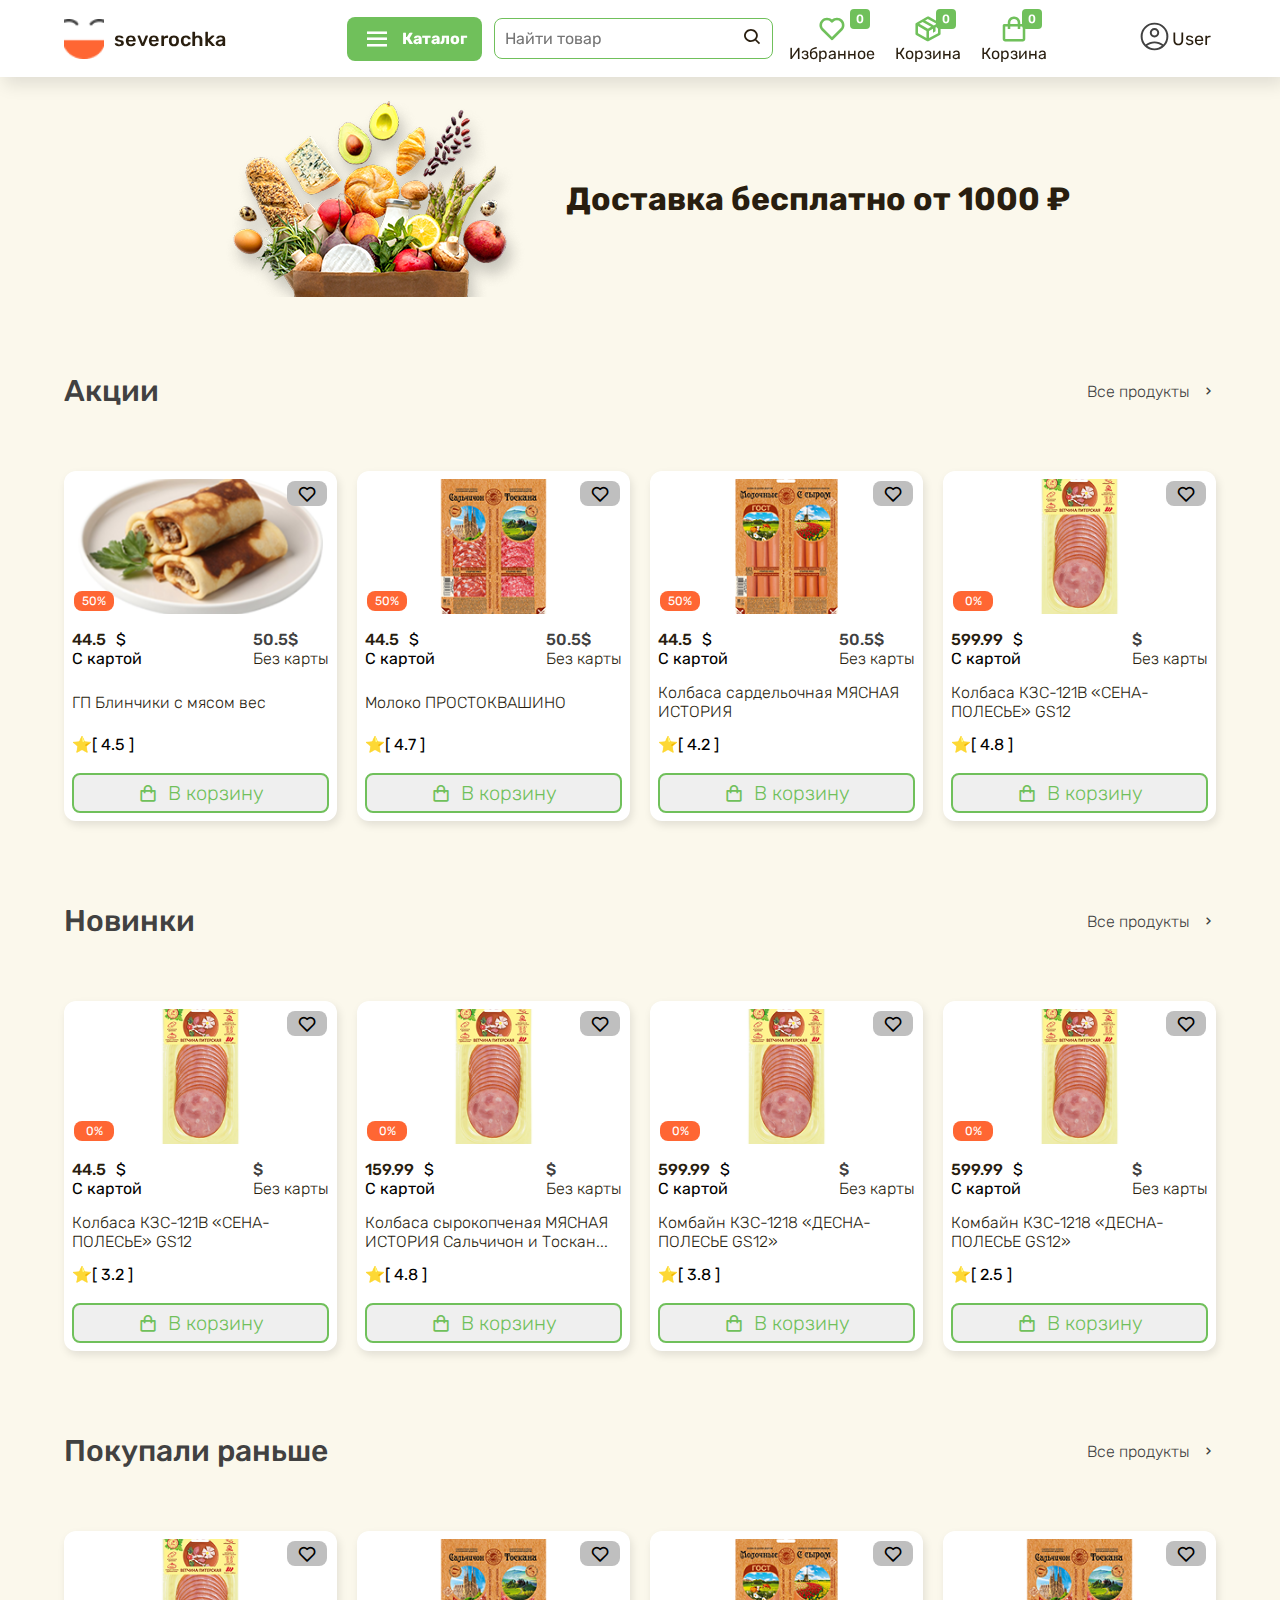
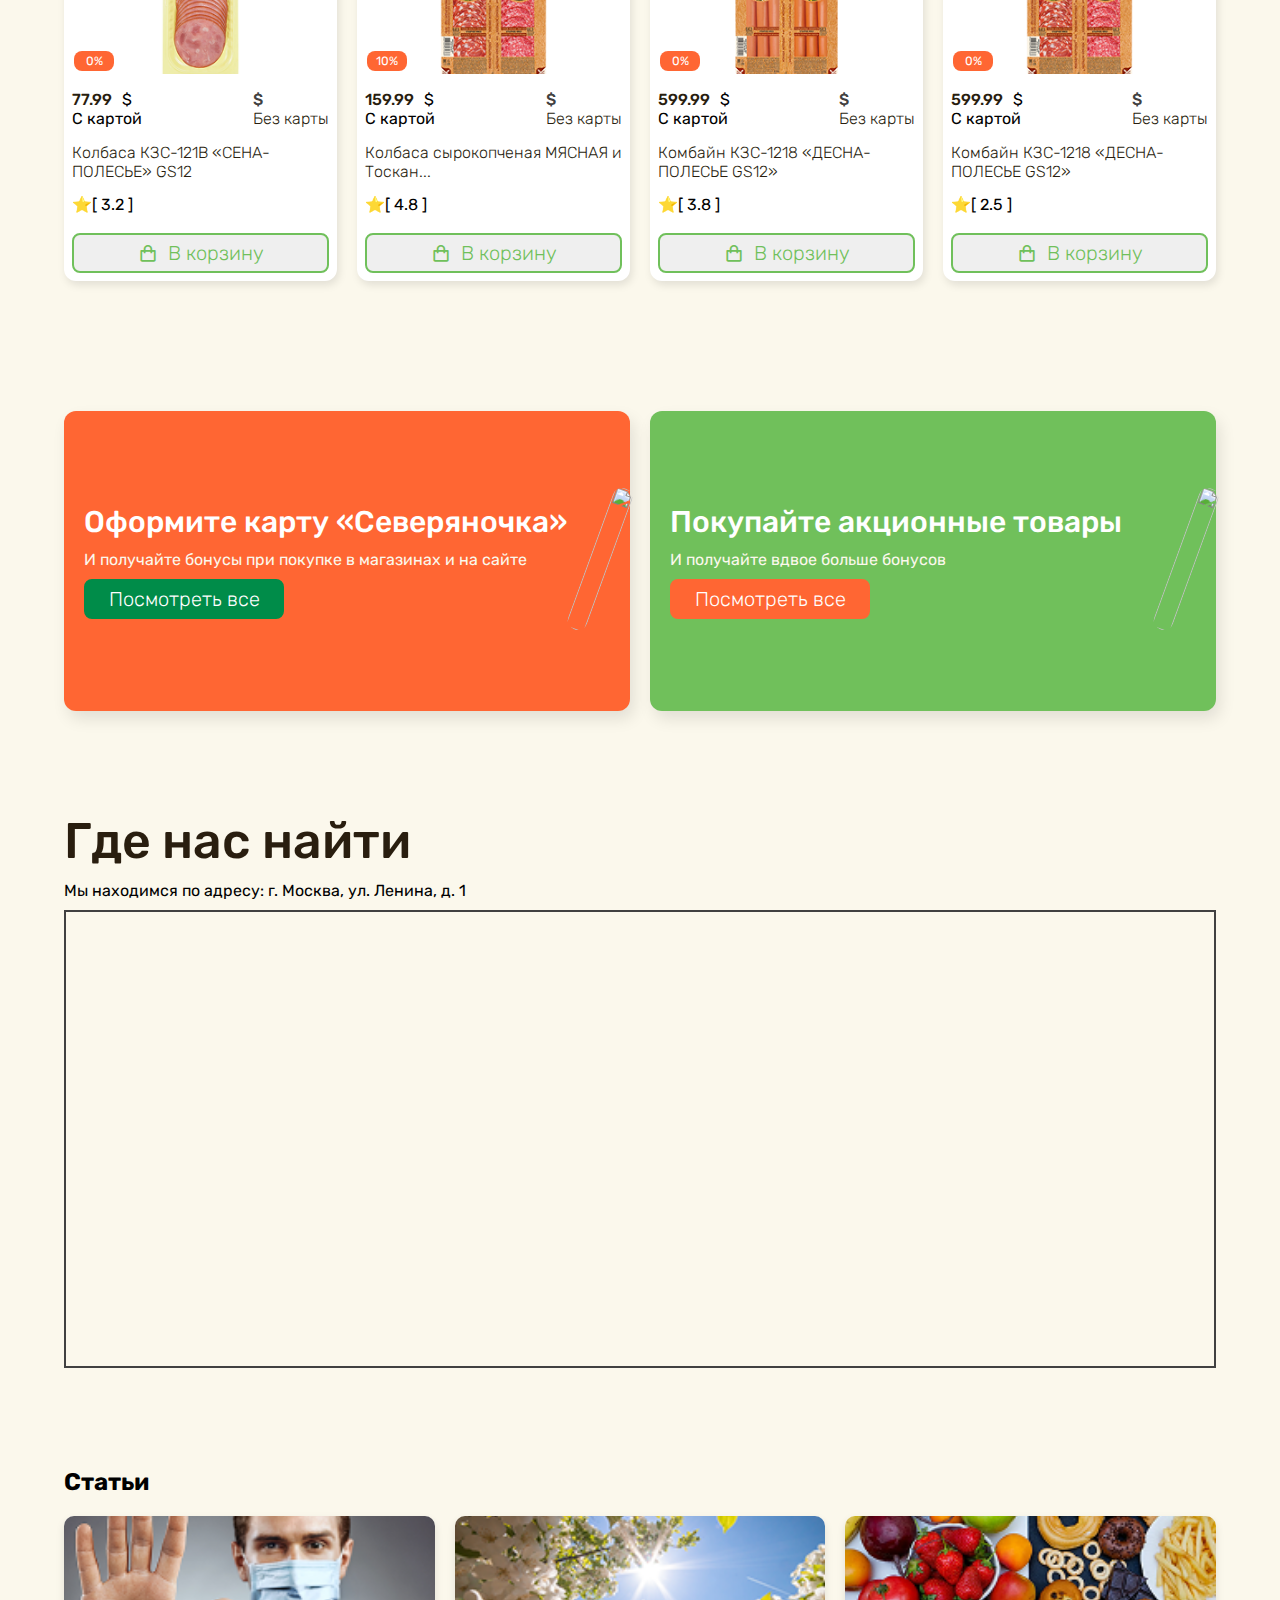
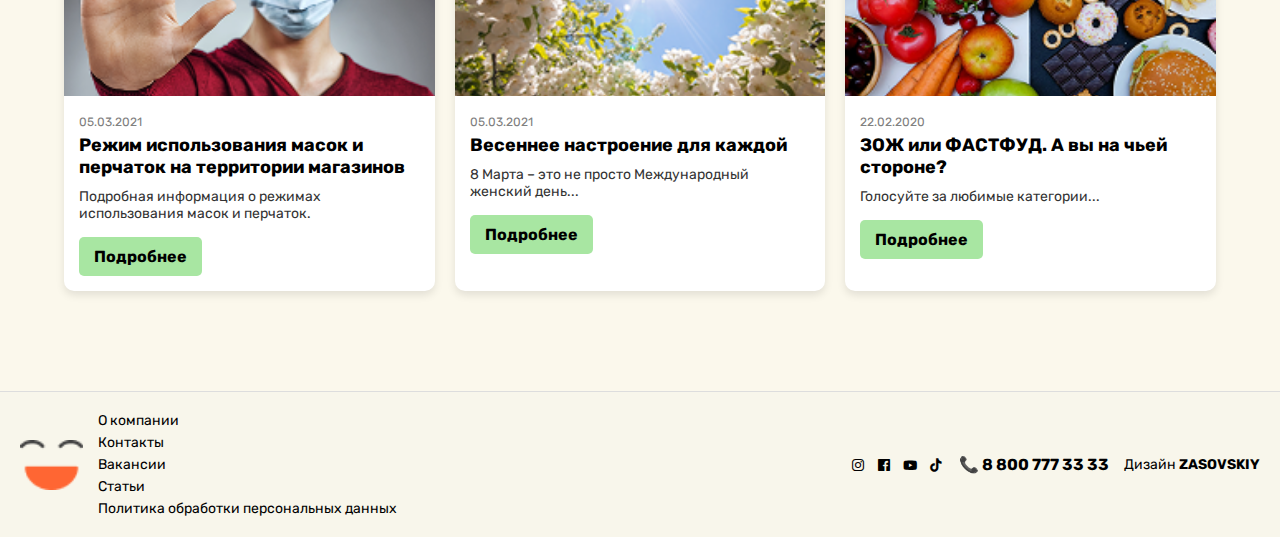
==== index.html @ 19152608 "localStorage" ====
<!-- (Bosh sahifa) -->

<!DOCTYPE html>
<html lang="en">

<head>
    <meta charset="UTF-8">
    <meta name="viewport" content="width=device-width, initial-scale=1.0">
    <title>Document</title>
    <link rel="stylesheet" href="src/styles/footer.css">
    <link rel="stylesheet" href="src/styles/main.css">
    <link rel="stylesheet" href="src/styles/responsive.css">

    <script src="./src/js/main.js" type="module" defer></script>
    <script src="./src/js/product.js" type="module" defer></script>
    <script src="./src/js/auth.js" type="module" defer></script>
    <script src="/src/js/cart.js" defer type="module"></script>

    <!-- box icon link -->
    <link href='https://unpkg.com/boxicons@2.1.4/css/boxicons.min.css' rel='stylesheet'>

    <!-- google icon link -->
    <link href="https://fonts.googleapis.com/css2?family=Material+Symbols+Outlined" rel="stylesheet" />

    <!-- data aos -->
    <script src="https://unpkg.com/aos@2.3.1/dist/aos.js"></script>

    <!-- google map link -->
    <script src="https://maps.googleapis.com/maps/api/js?key=YOUR_API_KEY&libraries=maps,marker&v=beta" defer></script>

</head>

<body>

    <!-- header -->

    <header>
        <div class="head-max-container">
            <div class="logo">
                <img src="./public/img/logo pnj/Group.png" alt="">
                <h1>
                    severochka
                </h1>
            </div>
            <div class="head-btn">
                <a href="Catalog.html">
                    <button class="head-btn__catalog">
                        <i class='bx bx-menu'></i>
                        <h1>Каталог</h1>
                    </button>
                </a>
                <div class="search">
                    <input type="search" placeholder="Найти товар" id="search" name="search">
                    <button id="search-btn" type="submit"><i class='bx bx-search'></i></button>
                </div>
            </div>
            <div class="account-user">
                <div class="sort-content">
                    <a href="#">
                        <i class='bx bx-heart'></i>
                        <p>Избранное</p>
                        <span id="sort-count" class="sort-count">0</span>
                    </a>
                </div>
                <div class="product-content">
                    <a href="">
                        <i class='bx bx-package'></i>
                        <p>Корзина</p>
                        <span class="product-count">0</span>
                    </a>
                </div>
                <div class="basket-content">
                    <a href="">
                        <i class="bx bx-shopping-bag"></i>
                        <p>Корзина</p>
                        <span class="basket-count" id="basket-count">0</span>
                    </a>
                </div>
                <a class="user-profile" href="">
                    <div class="user-img" id="User-img">
                        <img src="" alt="">
                        <span class="material-symbols-outlined">
                            account_circle
                        </span>
                    </div>
                    <div class="user-name">
                        <h1 id="User-name">User</h1>
                    </div>
                </a>
            </div>
        </div>
    </header>

    <!-- home-section -->

    <div class="home">
        <div class="home-max-container">
            <div class="home-img">
                <img src="./public/img/head/img (13).png" alt="">
            </div>
            <div class="home-content-left">
                <h1>Доставка бесплатно от 1000 ₽</h1>
            </div>
        </div>
    </div>

    <!-- catalog section -->
    <main>
        <div class="catalog" id="catalog">
            <div class="catalog-max-container">
                <div class="catalog-title">
                    <h1>Акции</h1>
                    <span>
                        <a href="#">Все продукты <i class='bx bx-chevron-right'></i></a>
                    </span>
                </div>
                <div class="catalog-content" id="catalog-content">
                    <!-- catalog content here product on js -->
                </div>
            </div>
        </div>

        <div class="catalog" id="catalog">
            <div class="catalog-max-container">
                <div class="catalog-title">
                    <h1>Новинки</h1>
                    <span>
                        <a href="#">Все продукты <i class='bx bx-chevron-right'></i></a>
                    </span>
                </div>
                <div class="catalog-content" id="New-items-catalog">
                    <!-- catalog content here product on js -->
                </div>
            </div>
        </div>

        <div class="catalog" id="catalog">
            <div class="catalog-max-container">
                <div class="catalog-title">
                    <h1>Покупали раньше</h1>
                    <span>
                        <a href="#">Все продукты <i class='bx bx-chevron-right'></i></a>
                    </span>
                </div>
                <div class="catalog-content" id="Purchased-before-catalog">
                    <!-- catalog content here product on jsww -->
                </div>
            </div>
        </div>

        <div class="Special-offers">
            <div class="Special-offers-l">
                <div class="Special-offers-r-content">
                    <h1>Оформите карту «Северяночка»</h1>
                    <p>И получайте бонусы при покупке в магазинах и на сайте</p>
                    <button class="Special-offers-l-btn">Посмотреть все</button>
                </div>
                <div class="Special-offers-l-img">
                    <img src="https://s3-alpha-sig.figma.com/img/0a38/e4b6/27c828e2d747a73618eb8e3b5ec2a80e?Expires=1744588800&Key-Pair-Id=APKAQ4GOSFWCW27IBOMQ&Signature=nlg~9-SPlY0N2mTJT2KgOMR5NNPutGm91UFA16PAqlC9qN8yQ053CEoaB2AqJdRU5wcWQGe8rqWtfXCTXh3eY2WgdDGIULGC5N21gfGvwsM5ShoLCOsCMv8KK6~Vh6Y6NEIM-eL1bNsABYxdZfSG~jD8-3WFsH3iuF~6ob~G6VjQo0hqGIsnO4tOk~UfqY367f1tqx0D0Due1~5y9kCH-ybIepVrIJ6kf1a7pKtbw93Xj36c1mrcaLtEjV9qNtCXt5vYlYNyrSOHZhxVV8ePrcy-F0wEEVXO9u7ATXKenPzPNi6W1JcEZC4poMr81yvoyOondgG2FHShRW02hio2AA__"
                        alt="">
                </div>
            </div>
            <div class="Special-offers-r">
                <div class="Special-offers-r-content">
                    <h1>Покупайте акционные товары</h1>
                    <p>И получайте вдвое больше бонусов</p>
                    <button class="Special-offers-r-btn">Посмотреть все</button>
                </div>
                <div class="Special-offers-l-img">
                    <img src="https://s3-alpha-sig.figma.com/img/0f47/edce/4fab8faa550474bc0fdd4f67d53093fb?Expires=1744588800&Key-Pair-Id=APKAQ4GOSFWCW27IBOMQ&Signature=CzOl0102enhNmVggFox6DjNoDeg2kIS04OfEYJgIA6imzpcVtC8QTMS0ejV2y-VE55WI7m7s1bGJEOErxsP8fh9~9JkmER1vZDrBPOsPNcfICIU5OK8Mghj3E4OOA3O8k1q~aXUEoLsjTLnhizRdjkvdLmaDBjECkEbpqSDBPG78fZJiBhUDNyGiYQZGNwzyYgBUDzFy5xQb3jc2sX4oFeWpQENK7FI5wdlcW--qYrWjXOPyOzOYz0fh3dvyefcfHvzoRX9pGBaKCdqZLl8s4zgbOAIygbHikwI1eofbqRQdL1SV0VfK1W2UhH~qbMEISVuZeNx4rBjCRZBxNTZs3Q__"
                        alt="">
                </div>
            </div>
        </div>

        <div class="map-html">
            <div class="map-html-content">
                <h1>Где нас найти</h1>
                <p>Мы находимся по адресу: г. Москва, ул. Ленина, д. 1</p>
                <div class="map-html-img">
                    <iframe
                        src="https://www.google.com/maps/embed?pb=!1m18!1m12!1m3!1d3071.8088586873!2d66.97215027548897!3d39.65401605170822!2m3!1f0!2f0!3f0!3m2!1i1024!2i768!4f13.1!3m3!1m2!1s0x3f4d18b7c2e59337%3A0x532c8e039ecc92af!2z0J_Qu9C-0YnQsNC00YwgItCg0LXQs9C40YHRgtC-0L0nJw!5e0!3m2!1sru!2s!4v1743396673841!5m2!1sru!2s"
                        width="100%" height="450" style="border:0;" allowfullscreen="" loading="lazy"
                        referrerpolicy="no-referrer-when-downgrade"></iframe>
                </div>
            </div>
        </div>

        <div class="container">
            <h2>Статьи</h2>
            <div class="articles">
                <div class="article-card">
                    <img src="public/img/Articles/image 5.png" alt="Маски и перчатки">
                    <div class="article-content">
                        <div class="article-date">05.03.2021</div>
                        <div class="article-title">Режим использования масок и перчаток на территории магазинов</div>
                        <div class="article-text">Подробная информация о режимах использования масок и перчаток.</div>
                        <a href="#" class="btn">Подробнее</a>
                    </div>
                </div>
                <div class="article-card">
                    <img src="public/img/Articles/image 5 (1).png" alt="Весна">
                    <div class="article-content">
                        <div class="article-date">05.03.2021</div>
                        <div class="article-title">Весеннее настроение для каждой</div>
                        <div class="article-text">8 Марта – это не просто Международный женский день...</div>
                        <a href="#" class="btn">Подробнее</a>
                    </div>
                </div>
                <div class="article-card">
                    <img src="public/img/Articles/image 5 (2).png" alt="ЗОЖ vs Фастфуд">
                    <div class="article-content">
                        <div class="article-date">22.02.2020</div>
                        <div class="article-title">ЗОЖ или ФАСТФУД. А вы на чьей стороне?</div>
                        <div class="article-text">Голосуйте за любимые категории...</div>
                        <a href="#" class="btn">Подробнее</a>
                    </div>
                </div>
            </div>
        </div>
    </main>

    <footer class="footer">
        <div class="footer-left">
            <img src="public/img/logo pnj/Group.png" alt="Северяночка">
            <div class="footer-links">
                <a href="#">О компании</a>
                <a href="#">Контакты</a>
                <a href="#">Вакансии</a>
                <a href="#">Статьи</a>
                <a href="#">Политика обработки персональных данных</a>
            </div>
        </div>
        <div class="footer-right">
            <div class="social-icons">
                <i class='bx bxl-instagram'></i>
                <i class='bx bxl-facebook-square'></i>
                <i class='bx bxl-youtube'></i>
                <i class='bx bxl-tiktok'></i>
            </div>
            <div class="footer-contact">📞 8 800 777 33 33</div>
            <div class="footer-design">Дизайн <strong>ZASOVSKIY</strong></div>
        </div>
    </footer>




    <script>


    </script>

</body>

</html>
---- src/styles/footer.css ----
.footer {
    margin-top: 100px;
    background-color: #f8f6eb;
    padding: 20px;
    display: flex;
    justify-content: space-between;
    align-items: center;
    flex-wrap: wrap;
    border-top: 1px solid #ddd;
}
.footer-left {
    display: flex;
    align-items: center;
    flex-wrap: wrap;
}
.footer-left img {
    height: 50px;
    margin-right: 15px;
}
.footer-links {
    display: flex;
    flex-direction: column;
    gap: 5px;
}
.footer-links a {
    text-decoration: none;
    color: black;
    font-size: 14px;
}
.footer-right {
    display: flex;
    align-items: center;
    gap: 15px;
    flex-wrap: wrap;
}
.social-icons {
    display: flex;
    gap: 10px;
}
.social-icons img {
    width: 24px;
    height: 24px;
}
.footer-contact {
    font-size: 16px;
    font-weight: bold;
}
.footer-design {
    font-size: 14px;
}
---- src/styles/main.css ----
/*
(Barcha SCSS kodlar shu yerda birlashtiriladi) 
*/

/* 1. google fonst */
@import url('https://fonts.googleapis.com/css2?family=Montserrat+Alternates:ital,wght@0,100;0,200;0,300;0,400;0,500;0,600;0,700;0,800;0,900;1,100;1,200;1,300;1,400;1,500;1,600;1,700;1,800;1,900&family=Montserrat:ital,wght@0,100..900;1,100..900&family=Roboto:ital,wght@0,100..900;1,100..900&family=Rubik:ital,wght@0,300..900;1,300..900&display=swap');


/* 2. root */

:root {

    /* Main color */
    --background: #F4F4F2;
    --background-text: #291E0F;
    --surface: #FFFFFF;
    --surface-text: #414141;
    --primary: #FF6633;
    --primary-text: #FFFFFF;
    --secondary: #70C05B;
    --secondary-text: #FFFFFF;
    --background-color-2: #FBF8EC;

    /* GRAYSCALE */
    --lightest: #F3F2F1;
    --light: #BFBFBF;
    --hard: #8F8F8F;
    --hardest: #606060;


    /* PALLETE */
    --success: #008C49;
    --info: #1CB9FC;
    --warning: #FCA21C;
    --error: #FF3D00;

    /* font-famely */
    --Rubik-font: 'Rubik', sans-serif;
    --Montserrat-font: 'Montserrat', sans-serif;
    --Apple-font: 'Apple', sans-serif;



    /* font-weight */
    --font-weight-100: 100;
    --font-weight-200: 200;
    --font-weight-300: 300;
    --font-weight-400: 400;
    --font-weight-500: 500;
    --font-weight-600: 600;
    --font-weight-700: 700;
    --font-weight-800: 800;


    /* inle-height */
    --line-height-1: 1.2;
    --line-height-2: 1.4;
    --line-height-3: 1.6;
    --line-height-4: 1.8;
    --line-height-5: 2.0;
    --line-height-6: 2.2;
    --line-height-7: 2.4;
    --line-height-8: 2.6;


    /* border */
    --border-radius-1: 0px;
    --border-radius-2: 2px;
    --border-radius-3: 4px;
    --border-radius-4: 6px;
    --border-radius-5: 8px;
    --border-radius-6: 10px;
    --border-radius-7: 12px;
    --border-radius-interest-1: 50%;
    --border-radius-interest-2: 100%;

    /* box-shadows */
    --box-shadow-1: 1px 2px 4px 0px #0000001A;
    --box-shadow-2: 2px 4px 8px 0px #0000001A;
    --box-shadow-3: 4px 8px 16px 0px #0000001A;
    --box-shadow-4: 8px 16px 32px 0px #0000001A;
    --box-shadow-5: 16px 32px 64px 0px #0000001A;

    --box-shadow-2-1: 1px 2px 4px 0px #FF663333;
    --box-shadow-2-2: 2px 4px 8px 0px #FF663333;
    --box-shadow-2-3: 4px 8px 16px 0px #FF663333;
    --box-shadow-2-4: 8px 16px 32px 0px #FF663333;
    --box-shadow-2-5: 16px 32px 64px 0px #FF663333;


    /* font-size */
    --font-size-12-px: 12px;
    --font-size-14-px: 14px;
    --font-size-16-px: 16px;
    --font-size-18-px: 18px;
    --font-size-20-px: 20px;
    --font-size-22-px: 22px;
    --font-size-24-px: 24px;
    --font-size-26-px: 26px;
    --font-size-28-px: 28px;
    --font-size-30-px: 30px;
    --font-size-32-px: 32px;
    --font-size-34-px: 34px;
    --font-size-36-px: 36px;
    --font-size-38-px: 38px;
    --font-size-40-px: 40px;
    --font-size-42-px: 42px;
    --font-size-44-px: 44px;
    --font-size-46-px: 46px;
    --font-size-48-px: 48px;
    --font-size-50-px: 50px;
    --font-size-52-px: 52px;
    --font-size-64-px: 64px;


    /* gap */
    --gap-2-px: 2px;
    --gap-4-px: 4px;
    --gap-6-px: 6px;
    --gap-8-px: 8px;
    --gap-10-px: 10px;
    --gap-12-px: 12px;
    --gap-14-px: 14px;
    --gap-16-px: 16px;
    --gap-18-px: 18px;
    --gap-20-px: 20px;
    --gap-22-px: 22px;
    --gap-24-px: 24px;
    --gap-26-px: 26px;
    --gap-28-px: 28px;
    --gap-30-px: 30px;
}


/* 3. Global styles */

* {
    box-sizing: border-box;
    margin: 0;
    padding: 0;
    border: none;
    text-decoration: none;
    font-family: var(--Rubik-font);
}

/* body */

body {
    background-color: var(--background-color-2);
}

/* header */

header {
    width: 100%;
    height: 77px;
    display: flex;
    align-items: center;
    justify-content: center;
    padding: 5px 0;
    transition: 0.3s ease-in-out;
    box-shadow: var(--box-shadow-2);
    position: sticky;
    background-color: var(--surface);
    top: 0;
    z-index: 1000;
}

header:hover {
    box-shadow: var(--box-shadow-3);
}


.head-max-container {
    width: 90%;
    max-width: 1200px;
    height: 100%;
    display: flex;
    align-items: center;
    justify-content: space-between;
    gap: var(--gap-16-px);
}

.logo {
    display: flex;
    align-items: center;
    gap: 10px;
    flex: 0.5;
}


.logo img {
    width: 40px;
    height: 40px;
    border: 50%;
    object-fit: cover;
}

.logo h1 {
    font-size: var(--font-size-20-px);
    font-weight: var(--font-weight-500);
    color: var(--background-text);
    font-family: var(--Rubik-font);
}

.head-btn {
    display: flex;
    align-items: center;
    flex: 0.8;
    gap: var(--gap-12-px);
}

.head-btn .head-btn__catalog {
    padding: 7px 15px;
    border-radius: var(--border-radius-5);
    background-color: var(--secondary);
    color: var(--primary-text);
    font-size: var(--font-size-16-px);
    font-weight: var(--font-weight-500);
    cursor: pointer;
    transition: all 0.3s ease-in-out;
    display: flex;
    align-items: center;
    justify-content: center;
    gap: var(--gap-10-px);
}

.head-btn .head-btn__catalog h1 {
    font-size: var(--font-size-19-px);
}


.head-btn .head-btn__catalog .bx {
    font-size: var(--font-size-30-px);
}

.head-btn .head-btn__catalog:hover {
    background-color: var(--primary);
    color: var(--secondary-text);
}

.search {
    display: flex;
    align-items: center;
    justify-content: center;
    gap: var(--gap-10-px);
    flex: 1;
    border: 1px solid var(--secondary);
    padding: 8px 10px;
    border-radius: var(--border-radius-5);
}

.search input {
    width: 100%;
    height: 100%;
    border: none;
    outline: none;
    font-size: var(--font-size-16-px);
    font-weight: var(--font-weight-400);
    color: var(--background-text);
    background-color: transparent;
}

.search button {
    border-radius: var(--border-radius-5);
    color: var(--primary-text);
    font-size: var(--font-size-16-px);
    font-weight: var(--font-weight-500);
    cursor: pointer;
    transition: all 0.3s ease-in-out;
    background: none;
}

.search button .bx {
    color: var(--background-text);
    font-size: var(--font-size-20-px);
}

.account-user {
    display: flex;
    align-items: center;
    gap: var(--gap-20-px);
    flex: 0.8;
}

.sort-content a,
.product-content a,
.basket-content a {
    display: flex;
    align-items: center;
    justify-content: center;
    flex-direction: column;
    flex: 1;
    position: relative;
    cursor: pointer;
    color: var(--background-text);
}

.sort-content .sort-count,
.product-content .product-count,
.basket-content .basket-count {
    position: absolute;
    top: -5px;
    right: 5px;
    width: 20px;
    height: 20px;
    background-color: var(--secondary);
    color: var(--primary-text);
    font-size: var(--font-size-12-px);
    font-weight: var(--font-weight-500);
    border-radius: var(--border-radius-3);
    display: flex;
    align-items: center;
    justify-content: center;
    cursor: pointer;
}


.sort-content .bx,
.product-content .bx,
.basket-content .bx {
    font-size: var(--font-size-30-px);
    color: var(--secondary);
    transition: all 0.3s ease-in-out;
}

.sort-content:hover .bx,
.product-content:hover .bx,
.basket-content:hover .bx {
    color: var(--warning);
}

.user-profile {
    display: flex;
    align-items: center;
    gap: var(--gap-15-px);
    flex: 1;
    justify-content: flex-end;
    position: relative;
    padding: 2px 5px;
    border-radius: var(--border-radius-5);
    cursor: pointer;
    color: var(--background-text);
}

.user-profile img {
    width: 40px;
    height: 40px;
    border-radius: var(--border-radius-5);
    object-fit: cover;
    border-radius: var(--border-radius-5);
    display: none;
}


.user-profile .user-img span {
    font-size: 35px;
    color: var(--surface-text);
    font-weight: var(--font-weight-300);
}

.user-profile .user-name h1 {
    font-size: var(--font-size-18-px);
    font-weight: var(--font-weight-400);
}



/* home */


.home {
    width: 100%;
    padding: 20px 0;
    display: flex;
    align-items: center;
    justify-content: center;
    background: url(https://media.istockphoto.com/id/1255189722/vector/falling-golden-confetti.jpg?s=612x612&w=0&k=20&c=autv6HZvQYfDtXptkM5GZyZ0ozBSg5Nndlx1cmQdtEs=);
}

.home .home-max-container {
    width: 90%;
    max-width: 1200px;
    display: flex;
    align-items: center;
    justify-content: center;
    gap: var(--gap-20-px);
}

.home .home-max-container .home-content-left h1 {
    color: var(--background-text);
}



/* catalog */

.catalog {
    width: 100%;
    padding: 20px 0;
    display: flex;
    align-items: center;
    justify-content: center;
}

.catalog .catalog-max-container {
    width: 90%;
    max-width: 1200px;
    display: flex;
    align-items: center;
    justify-content: center;
    flex-direction: column;
    gap: var(--gap-20-px);
}

.catalog-title {
    width: 100%;
    height: 100px;
    display: flex;
    display: flex;
    align-items: center;
    justify-content: space-between;
}

.catalog-title h1 {
    font-size: var(--font-size-30-px);
    font-weight: var(--font-weight-500);
    color: var(--surface-text);
}

.catalog-title a {
    display: flex;
    align-items: center;
    justify-content: center;
    gap: var(--gap-10-px);
    font-weight: var(--font-weight-300);
    color: var(--surface-text);
    cursor: pointer;
}



/* product grid */

.catalog-content {
    width: 100%;
    height: auto;
    padding: 10px 0;
    display: flex;
    display: grid;
    grid-template-columns: repeat(auto-fit, minmax(270px, 4fr));
    flex-wrap: wrap;
    gap: var(--gap-20-px);
}

.catalog-content::-webkit-scrollbar {
    display: none;
}

.product {
    width: 100%;
    max-width: 320px;
    height: 350px;
    background-color: var(--secondary-text);
    display: flex;
    align-items: center;
    justify-content: center;
    flex-direction: column;
    border-radius: var(--border-radius-7);
    box-shadow: var(--box-shadow-2);
    transition: 0.3s ease-in-out;
}

.product:hover {
    box-shadow: var(--box-shadow-2-3);
    transform: translateY(-5px);
}

.product .product-head {
    width: 100%;
    height: 150px;
    position: relative;
    display: flex;
    align-items: center;
    justify-content: center;
}

.product .product-head .product-img {
    width: 100%;
    height: 100%;
    display: flex;
    align-items: center;
    justify-content: center;
}

.product .product-head img {
    width: 90%;
    height: 90%;
    border-radius: var(--border-radius-7);
    object-fit: cover;
    transition: 0.3s ease-in-out;

}

.product:hover .product-head img {
    transform: scale(1.1);
}

.product .product-head span {
    position: absolute;
    top: 10px;
    right: 10px;
    width: 40px;
    height: 25px;
    display: flex;
    align-items: center;
    justify-content: center;
    font-size: var(--font-size-20-px);
    background-color: var(--light);
    border-radius: var(--border-radius-5);
    transition: 0.3s ease-in-out;
}

.product .product-head span:hover {
    background-color: var(--secondary);
    color: var(--primary-text);
    cursor: pointer;
}

.product .product-head .discount {
    position: absolute;
    bottom: 10px;
    left: 10px;
    width: 40px;
    height: 20px;
    background-color: var(--primary);
    border-radius: var(--border-radius-5);
    display: flex;
    justify-content: center;
    align-items: center;
}

.product .product-head .discount h1 {
    font-size: var(--font-size-12-px);
    font-weight: var(--font-weight-400);
    color: var(--primary-text);
}

.product .product-main {
    width: 100%;
    flex: 1;
    padding: 8px;
    display: flex;
    flex-direction: column;
    align-items: center;
    justify-content: space-between;
}

.product .product-main .product-price {
    width: 100%;
    height: 40px;
    display: flex;
    align-items: center;
    justify-content: space-between;
    gap: var(--gap-10-px);
}

.With-map-in h1,
.Regular h1 {
    font-size: var(--font-size-19-px);
    font-weight: var(--font-weight-500);
    color: var(--background-text);
}

.With-map-in{
    display: flex;
    gap: var(--gap-10-px);
}

.Regular h1 {
    color: var(--surface-text);
}

.With-map p,
.Regular p {
    font-size: var(--font-size-16-px);
    font-weight: var(--font-weight-300);
    color: var(--background-text);
}

.product .product-main .product-name {
    width: 100%;
    height: 50px;
    display: flex;
    align-items: center;
    font-size: var(--font-size-20-px);
    font-weight: var(--font-weight-500);
    color: var(--background-text);
}

.product .product-main .product-name p {
    font-size: var(--font-size-16-px);
    font-weight: var(--font-weight-300);
    color: var(--background-text);
    text-align: start;
}

.product .product-main .product-rating {
    width: 100%;
    height: 30px;
    display: flex;
    justify-content: space-between;
    flex-direction: column;
    gap: var(--gap-10-px);
}

.product .product-main .product-rating span {
    font-size: var(--font-size-15-px);
}

/* .product .product-main .product-rating p{
    font-size: var(--font-size-14-px);
    font-weight: var(--font-weight-300);
    color: var(--background-text);
} */


.product .product-main .add-product-basket__btn {
    width: 100%;
    height: 40px;
    display: flex;
    align-items: center;
    justify-content: center;
    gap: var(--gap-10-px);
    font-size: var(--font-size-20-px);
    font-weight: var(--font-weight-300);
    border: 2px solid var(--secondary);
    border-radius: var(--border-radius-5);
    color: var(--secondary);
    cursor: pointer;
    transition: all 0.3s ease-in-out;
}

.product .product-main .add-product-basket__btn:hover {
    background-color: var(--primary);
    color: var(--secondary-text);
    border: var(--primary);
    transform: translateY(-5px);
}



/* Специальные предложения */

.Special-offers {
    width: 90%;
    max-width: 1200px;
    height: auto;
    display: flex;
    justify-content: space-between;
    gap: var(--gap-20-px);
    margin: 100px auto;
}


.Special-offers-l,
.Special-offers-r {
    flex: 1;
    height: 300px;
    border-radius: var(--border-radius-7);
    background-color: var(--secondary-text);
    display: flex;
    align-items: center;
    justify-content: space-between;
    padding: 20px;
    color: var(--background-color-2);
    gap: var(--gap-20-px);
    box-shadow: var(--box-shadow-3);
}

.Special-offers-l {
    background-color: var(--primary);
}

.Special-offers-r {
    background-color: var(--secondary);
}

.Special-offers-r-content {
    display: flex;
    flex-direction: column;
    gap: var(--gap-10-px);
}

.Special-offers-r-content h1 {
    font-size: var(--font-size-30-px);
    font-weight: var(--font-weight-500);
    color: var(--primary-text);
}

.Special-offers-l-img img {
    width: 100%;
    border-radius: var(--border-radius-7);
    height: 150px;
    object-fit: cover;
    transform: rotate(20deg);
}

.Special-offers-l-btn,
.Special-offers-r-btn {
    width: 200px;
    height: 40px;
    display: flex;
    align-items: center;
    justify-content: center;
    gap: var(--gap-10-px);
    font-size: var(--font-size-20-px);
    font-weight: var(--font-weight-300);
    border-radius: var(--border-radius-5);
    color: var(--primary-text);
    cursor: pointer;
    transition: all 0.3s ease-in-out;
    background-color: var(--success);
    border: 2px solid var(--success);
}

.Special-offers-r-btn {
    background-color: var(--primary);
    border: 2px solid var(--primary);
}


.Special-offers-l-btn:hover,
.Special-offers-r-btn:hover {
    transform: translateY(-2px);
    background-color: var(--primary-text);
    color: var(--background-text);
}

.map-html {
    width: 90%;
    height: auto;
    max-width: 1200px;
    border-radius: var(--border-radius-7);
    object-fit: cover;
    margin: 100px auto;
    display: flex;
    align-items: center;
    justify-content: center;
    gap: var(--gap-20-px);
}

.map-html-content {
    display: flex;
    flex-direction: column;
    width: 100%;
    gap: var(--gap-10-px);
}

.map-html-content h1 {
    font-size: var(--font-size-50-px);
    font-weight: var(--font-weight-500);
    color: var(--background-text);
}

.map-html-img {
    border: 2px solid var(--surface-text)
}


.container {
    width: 90%;
    max-width: 1200px;
    margin: auto;
}

h2 {
    font-size: 24px;
    margin-bottom: 20px;
}

.articles {
    display: flex;
    justify-content: space-between;
    gap: 20px;
    flex-wrap: wrap;
}

.article-card {
    background: white;
    border-radius: 10px;
    overflow: hidden;
    box-shadow: 0 4px 8px rgba(0, 0, 0, 0.1);
    min-width: 300px;
    flex: 1;
}

.article-card img {
    width: 100%;
    height: 180px;
    object-fit: cover;
}

.article-content {
    padding: 15px;
}

.article-date {
    font-size: 12px;
    color: gray;
    margin-bottom: 5px;
}

.article-title {
    font-size: 18px;
    font-weight: bold;
    margin-bottom: 10px;
}

.article-text {
    font-size: 14px;
    color: #333;
    margin-bottom: 15px;
}

.btn {
    display: inline-block;
    background: #a8e6a2;
    padding: 10px 15px;
    text-decoration: none;
    border-radius: 5px;
    font-weight: bold;
    color: black;
    text-align: center;
}
---- src/styles/responsive.css ----
@media(max-width: 1200px) {}

@media(max-width: 1100px) {}

@media(max-width: 992px) {
    .logo {
        flex: 0;
    }

    .logo h1 {
        display: none;
    }

    .head-btn .head-btn__catalog h1 {
        display: none;
    }


    .head-max-containe {
        gap: var(--gap-20-px);
    }

    .sort-content p,
    .product-content p,
    .basket-content p {
        font-size: var(--font-size-12-px);
    }

    .catalog-content {
        grid-template-columns: repeat(auto-fit, minmax(220px, 4fr));
    }

    .Special-offers-r-content h1 {
        font-size: var(--font-size-20-px);
        font-weight: var(--font-weight-500);
        color: var(--primary-text);
    }

    .Special-offers-l-btn,
    .Special-offers-r-btn {
        width: 150px;
        height: 40px;
        font-size: var(--font-size-14-px);
    }

}

@media(max-width: 768px) {
    .home .home-max-container {
        gap: 0px;
    }

    .catalog-content {
        grid-template-columns: repeat(auto-fit, minmax(200px, 4fr));
    }

    .catalog-title {
        height: 75px;
    }

    .user-profile {
        display: none;
    }

    .account-user {
        justify-content: end;
        flex: 0.6;
    }

    .Special-offers {
        flex-direction: column;
    }

    .footer {
        flex-direction: column;
        align-items: center;
        text-align: center;
    }
    .footer-left {
        flex-direction: column;
        align-items: center;
        margin-bottom: 15px;
    }
    .footer-left img {
        margin-bottom: 10px;
    }
    .footer-links {
        align-items: center;
    }
    .footer-right {
        flex-direction: column;
        align-items: center;
        gap: 10px;
    }
}

@media(max-width: 689px) {
    .articles {
        flex-direction: column;
    }

    .article-card {
        width: 100%;
    }
}

@media(max-width: 576px) {
    .head-btn .head-btn__catalog {
        display: none;
    }

    .account-user {
        display: none;
    }

    .head-btn {
        flex: 1;
    }

    .home .home-max-container {
        flex-direction: column;
    }

    .catalog-content {
        grid-template-columns: repeat(auto-fit, minmax(180px, 4fr));
    }

    .map-html-content h1 {
        font-size: var(--font-size-30-px);
    }
}

@media(max-width: 480px) {
    .home .home-max-container .home-img {
        display: none;
    }

    .home .home-max-container .home-content-left h1 {
        font-size: var(--font-size-30-px);
        text-align: center;
    }

    .product {
        height: 280px;
    }

    .With-map h1,
    .Regular h1 {
        font-size: var(--font-size-16-px);
        font-weight: var(--font-weight-500);
        color: var(--background-text);
    }


    .With-map p,
    .Regular p {
        font-size: var(--font-size-12-px);
        font-weight: var(--font-weight-300);
        color: var(--background-text);
    }

    .product .product-main .product-name p {
        font-size: var(--font-size-14-px);
    }

    .product .product-main .product-rating span {
        font-size: var(--font-size-12-px);
    }

    .product .product-main .add-product-basket__btn {
        font-size: var(--font-size-12-px);
        height: 30px;
    }

    .catalog-content {
        grid-template-columns: repeat(auto-fit, minmax(170px, 4fr));
    }

}

@media(max-width: 400px) {
    .catalog-content {
        grid-template-columns: repeat(auto-fit, minmax(150px, 4fr));
        gap: var(--gap-10-px);
    }
}

@media(max-width: 360px) {
    .product {
        height: 350px;
    }
}
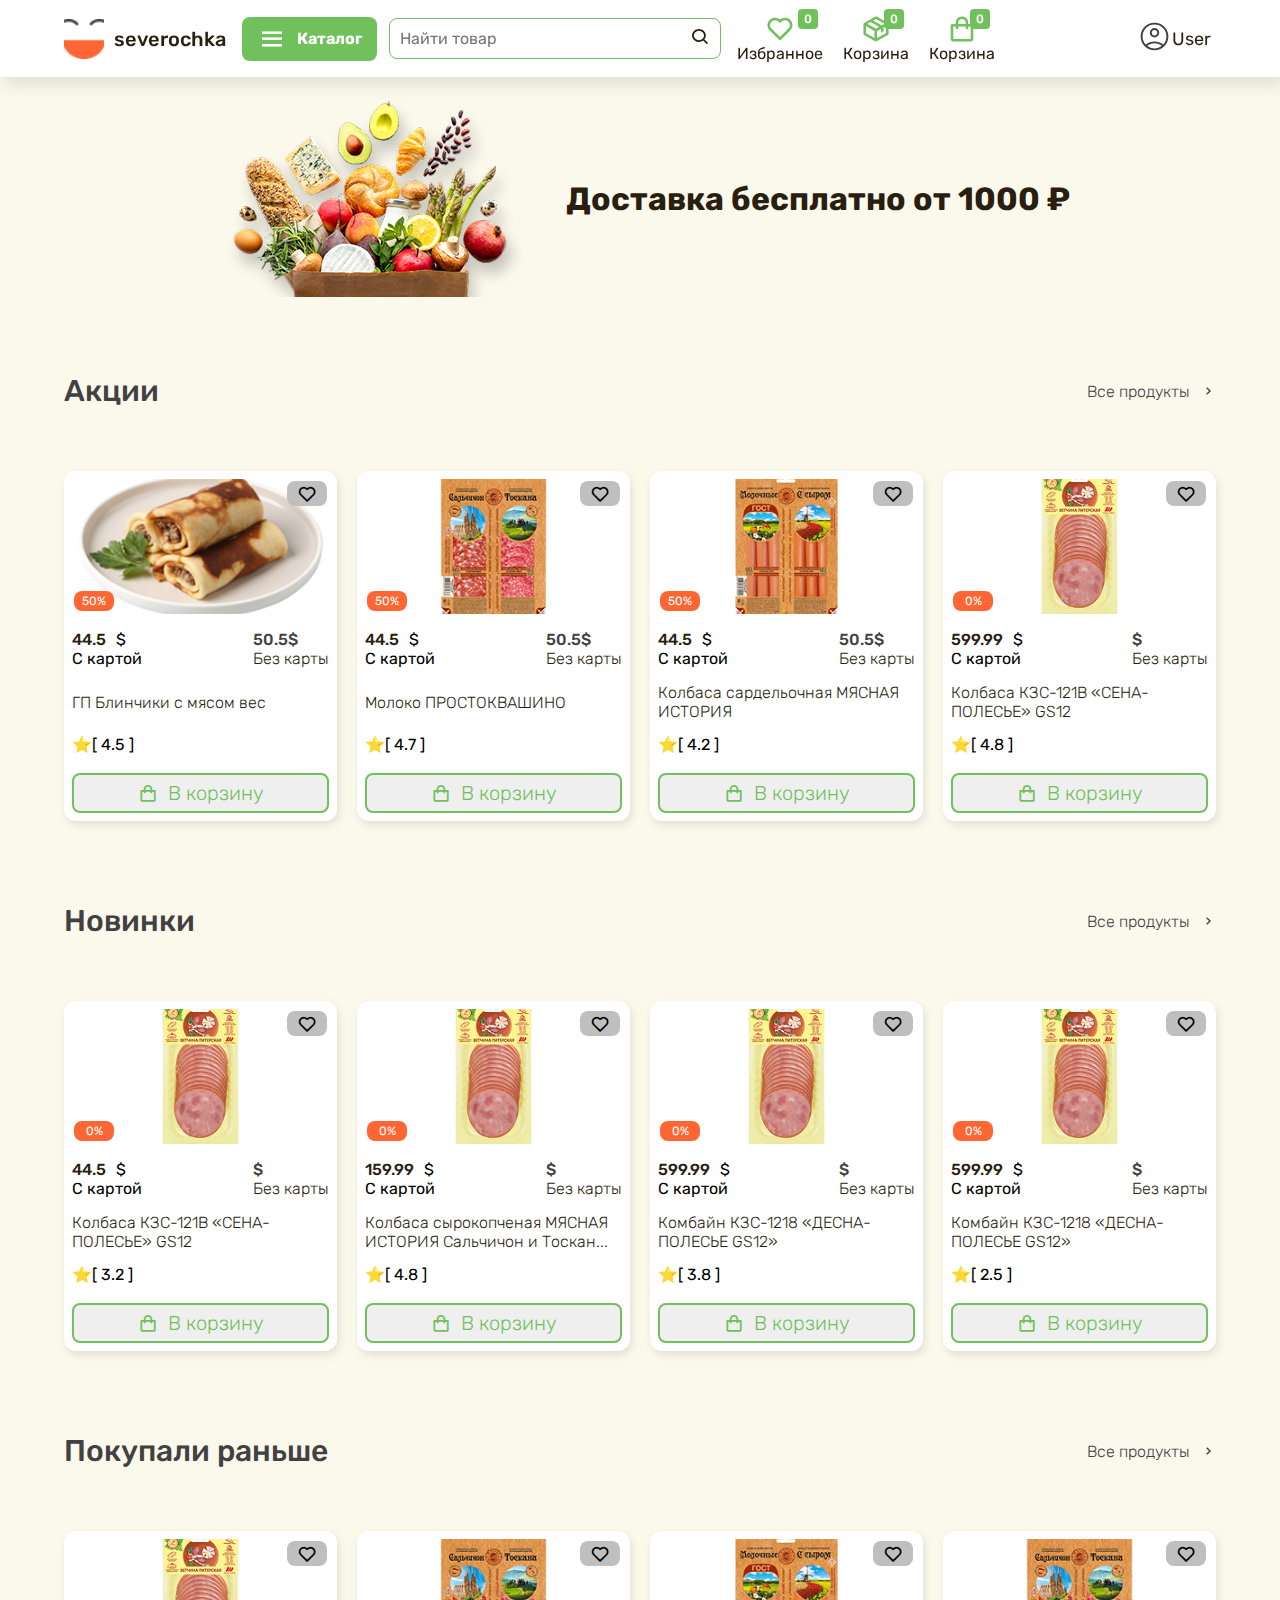
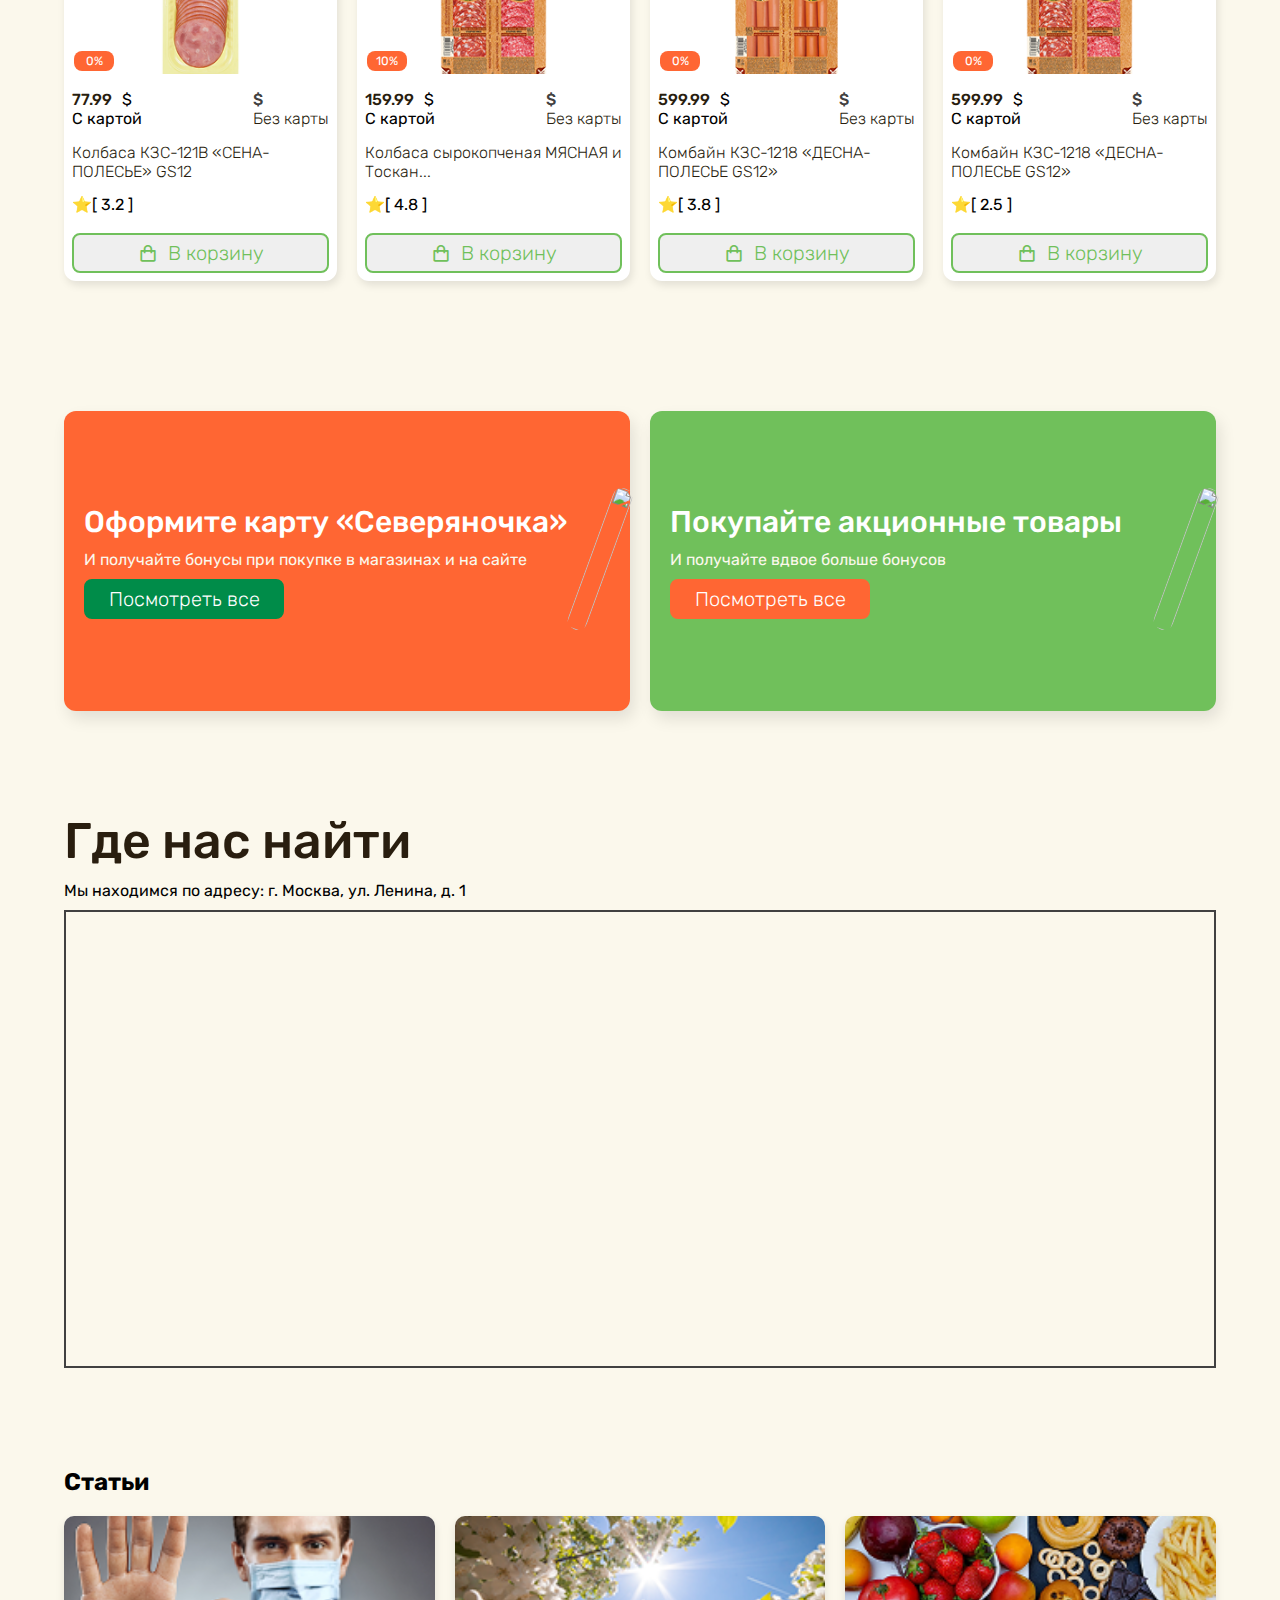
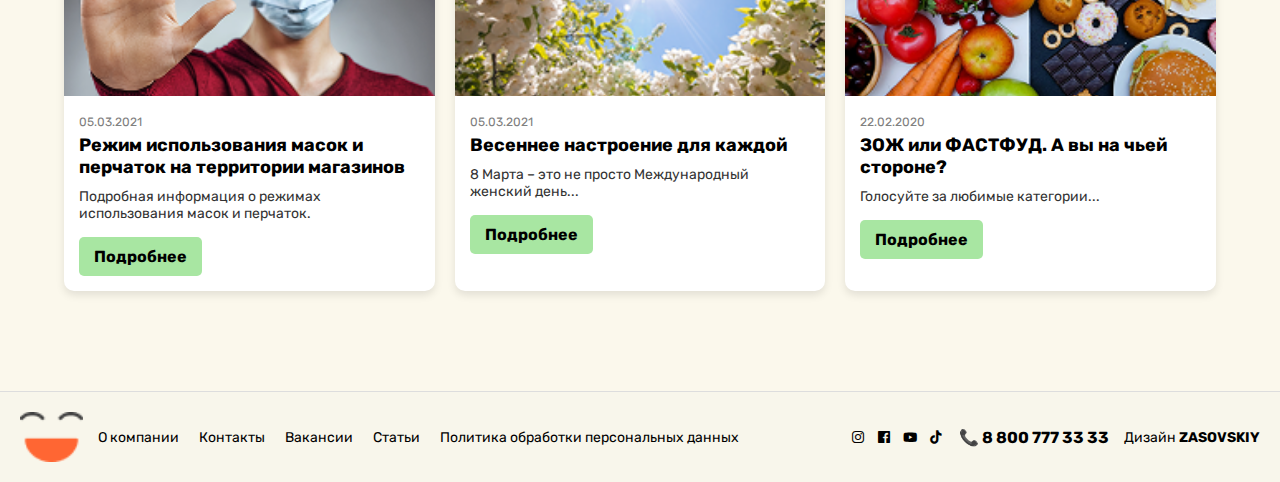
==== commit 22295390: "push the works" ====
--- a/index.html
+++ b/index.html
@@ -37,10 +37,12 @@
     <header>
         <div class="head-max-container">
             <div class="logo">
-                <img src="./public/img/logo pnj/Group.png" alt="">
-                <h1>
-                    severochka
-                </h1>
+                <a href="index.html">
+                    <img src="./public/img/logo pnj/Group.png" alt="">
+                    <h1>
+                        severochka
+                    </h1>
+                </a>
             </div>
             <div class="head-btn">
                 <a href="Catalog.html">
@@ -70,7 +72,7 @@
                     </a>
                 </div>
                 <div class="basket-content">
-                    <a href="">
+                    <a href="cart.html">
                         <i class="bx bx-shopping-bag"></i>
                         <p>Корзина</p>
                         <span class="basket-count" id="basket-count">0</span>
--- a/src/styles/footer.css
+++ b/src/styles/footer.css
@@ -19,14 +19,19 @@
 }
 .footer-links {
     display: flex;
-    flex-direction: column;
-    gap: 5px;
+    gap: var(--gap-20-px);
 }
 .footer-links a {
     text-decoration: none;
     color: black;
     font-size: 14px;
+    transition: 0.3s ease;
 }
+
+.footer-links a:hover{
+    color: var(--warning);
+}
+
 .footer-right {
     display: flex;
     align-items: center;
--- a/src/styles/main.css
+++ b/src/styles/main.css
@@ -181,7 +181,7 @@
     gap: var(--gap-16-px);
 }
 
-.logo {
+.logo a {
     display: flex;
     align-items: center;
     gap: 10px;
--- a/src/styles/responsive.css
+++ b/src/styles/responsive.css
@@ -102,6 +102,12 @@
     .article-card {
         width: 100%;
     }
+
+    .grid{
+        display: flex;
+        flex-wrap: wrap;
+    }
+      
 }
 
 @media(max-width: 576px) {
@@ -127,6 +133,10 @@
 
     .map-html-content h1 {
         font-size: var(--font-size-30-px);
+    }
+    .Hide-catet{
+        top: -800px;
+        background-color: red;
     }
 }
 
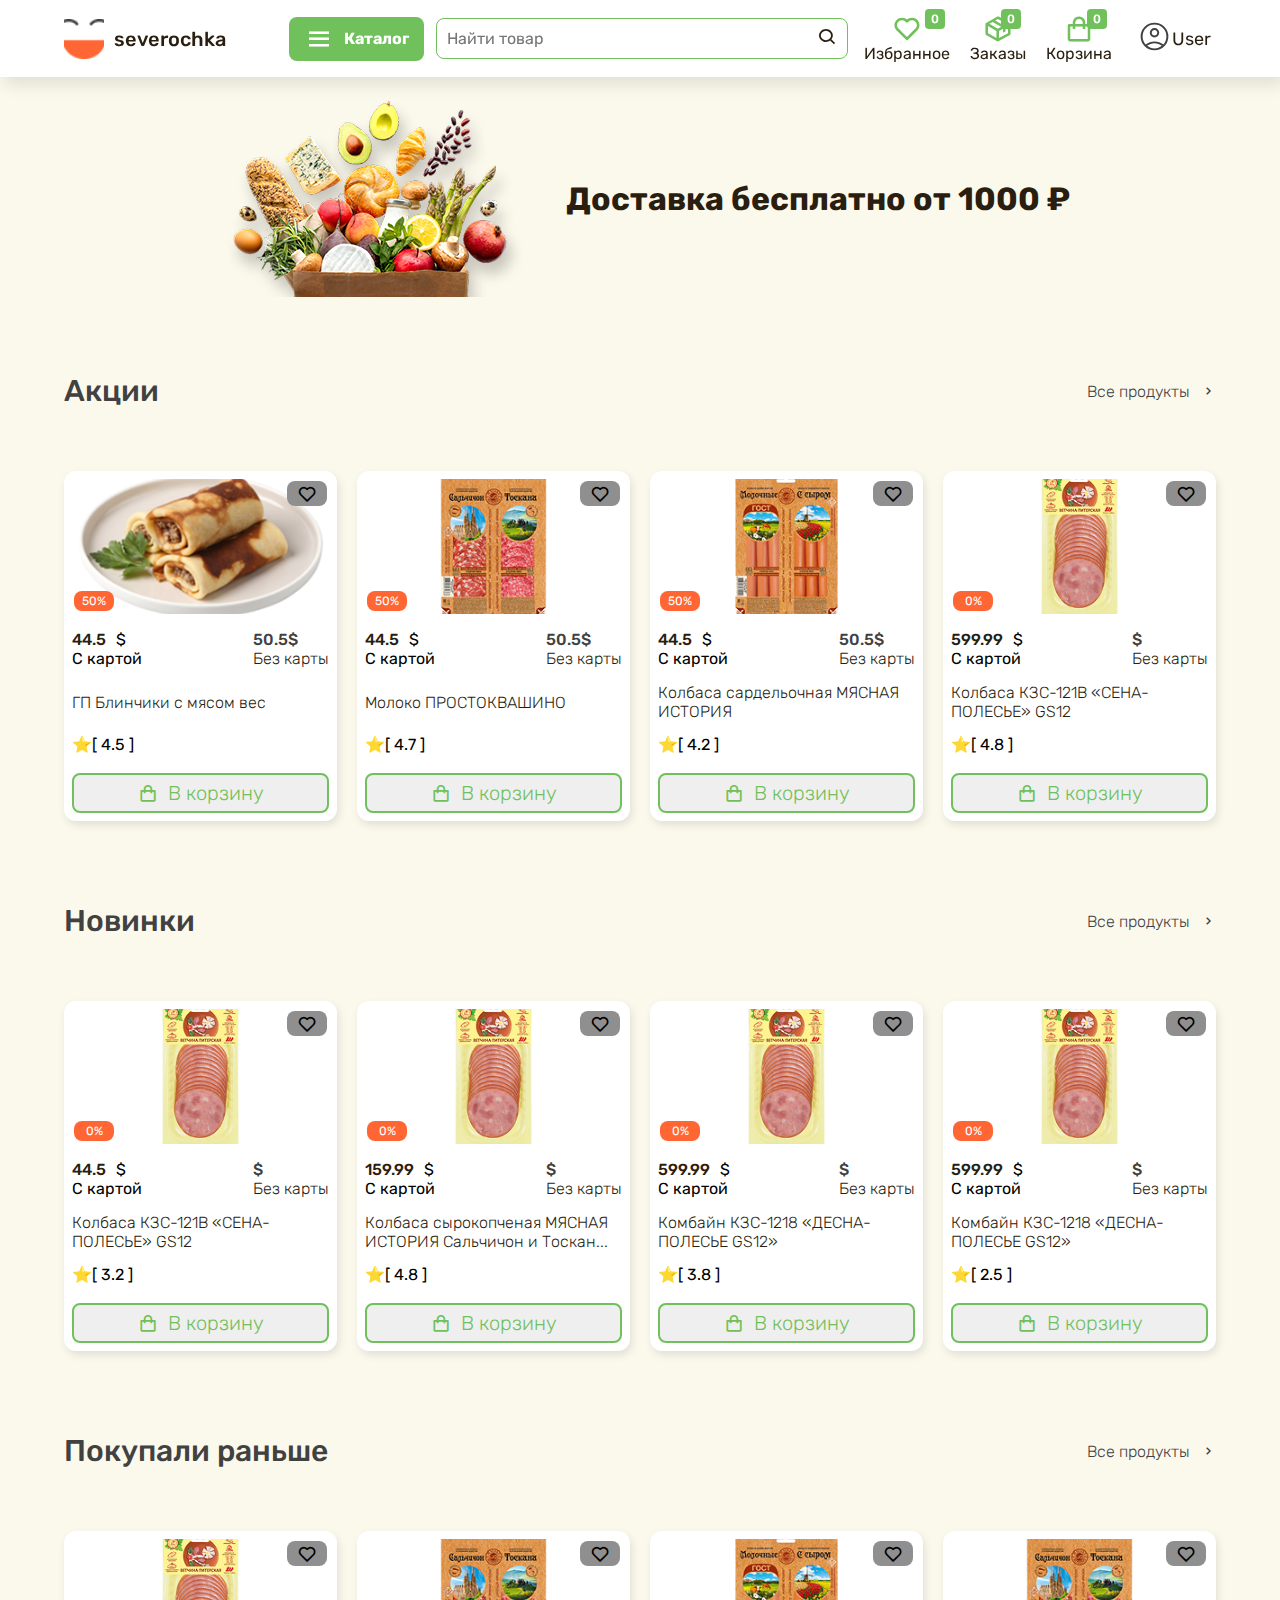
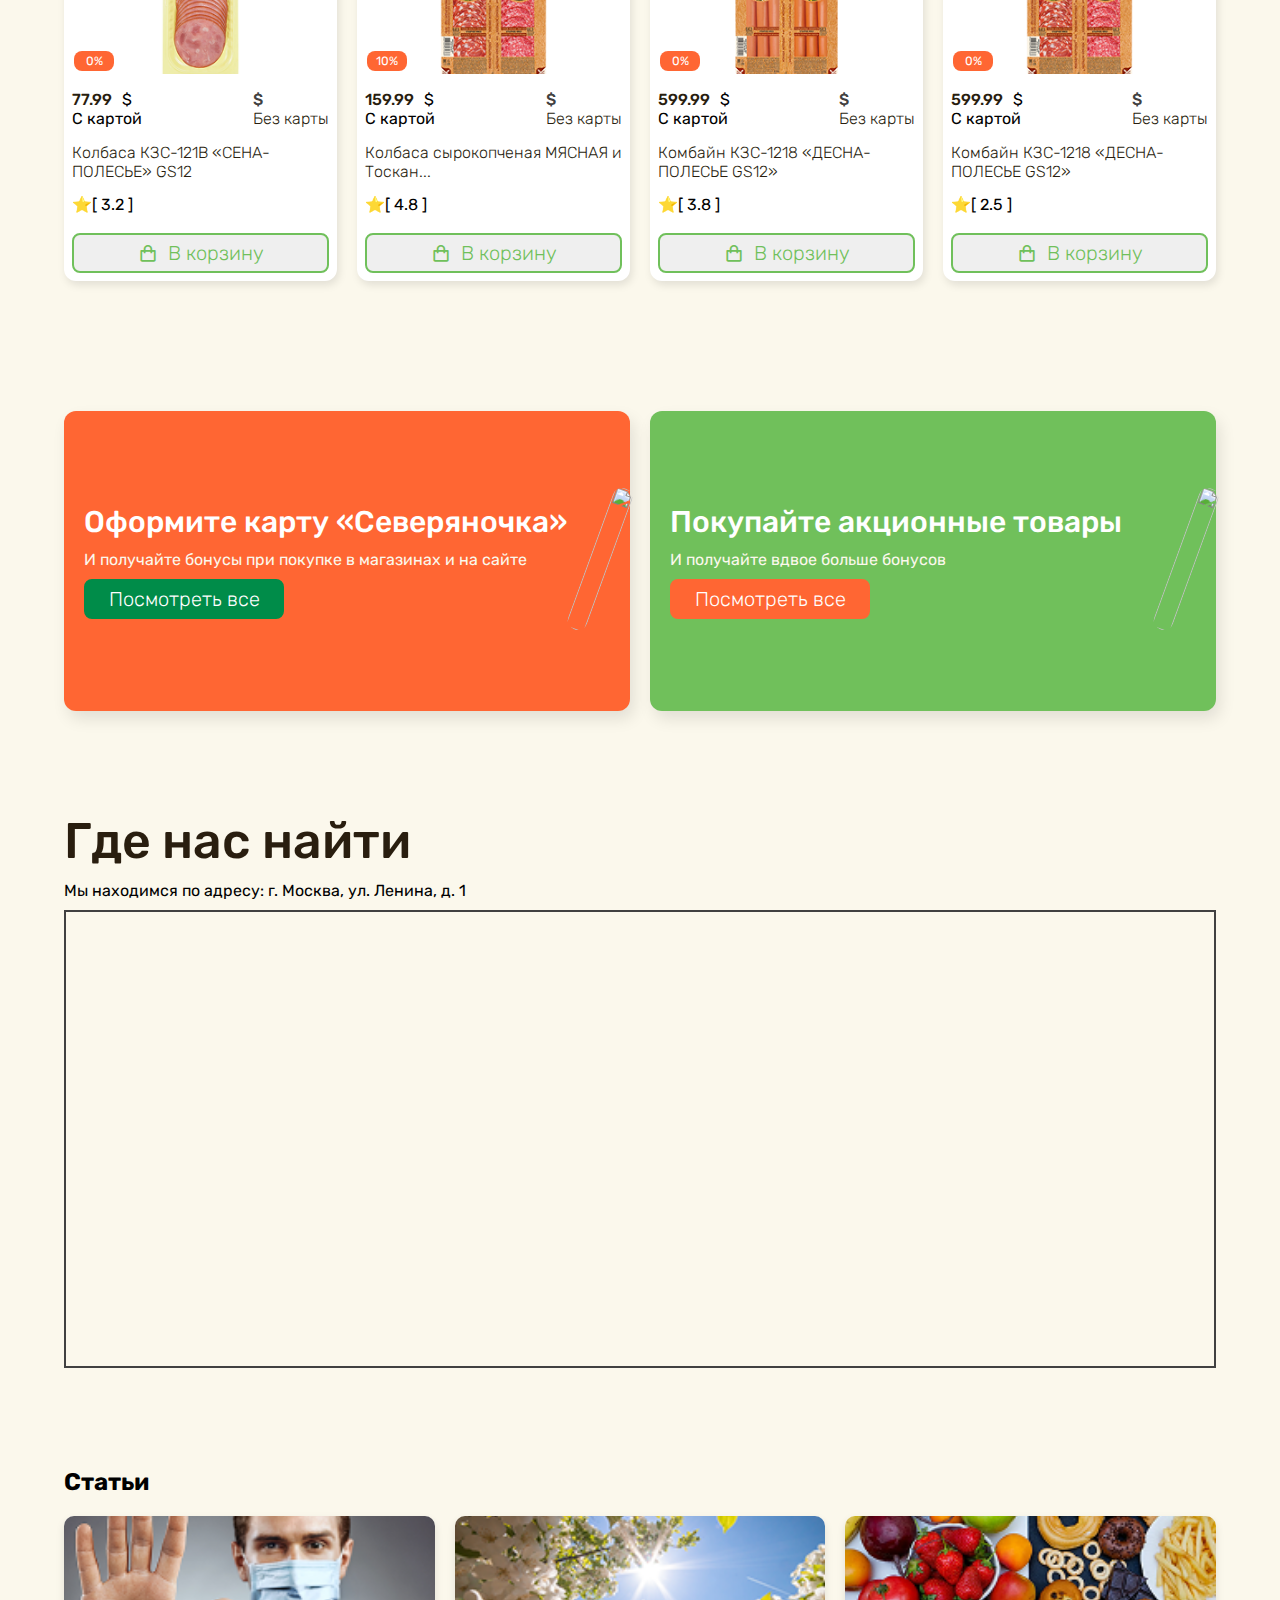
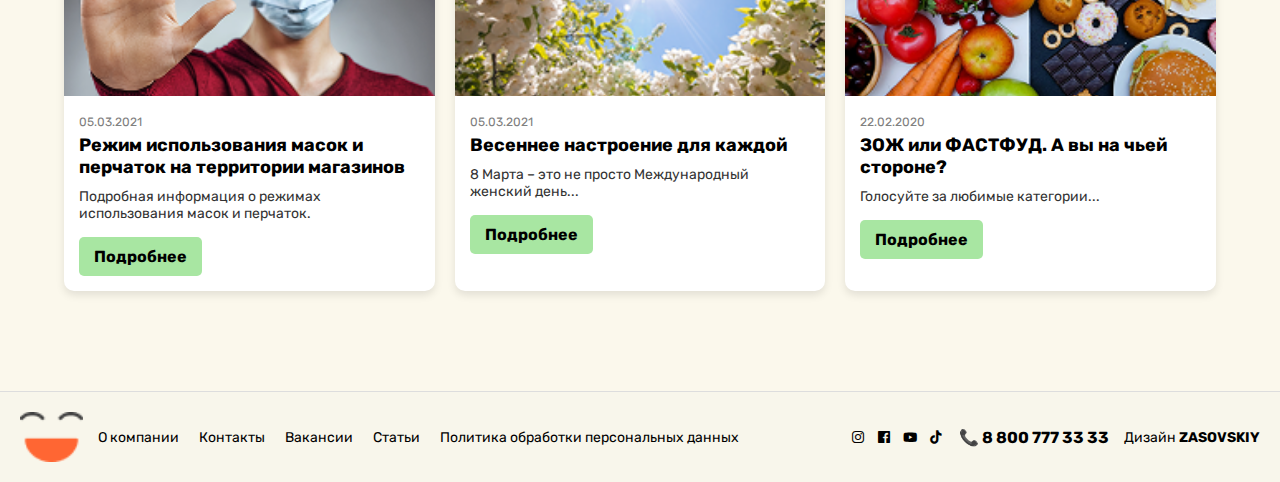
==== commit 6191b41f: "started Make a purchase" ====
--- a/index.html
+++ b/index.html
@@ -67,7 +67,7 @@
                 <div class="product-content">
                     <a href="">
                         <i class='bx bx-package'></i>
-                        <p>Корзина</p>
+                        <p>Заказы</p>
                         <span class="product-count">0</span>
                     </a>
                 </div>
--- a/src/styles/main.css
+++ b/src/styles/main.css
@@ -181,22 +181,26 @@
     gap: var(--gap-16-px);
 }
 
+.logo{
+    flex: 0.3;
+}
+
 .logo a {
     display: flex;
     align-items: center;
     gap: 10px;
-    flex: 0.5;
-}
-
-
-.logo img {
+    flex: 1;
+}
+
+
+.logo a img {
     width: 40px;
     height: 40px;
     border: 50%;
     object-fit: cover;
 }
 
-.logo h1 {
+.logo a h1 {
     font-size: var(--font-size-20-px);
     font-weight: var(--font-weight-500);
     color: var(--background-text);
@@ -280,7 +284,7 @@
     display: flex;
     align-items: center;
     gap: var(--gap-20-px);
-    flex: 0.8;
+    flex: 0.5;
 }
 
 .sort-content a,
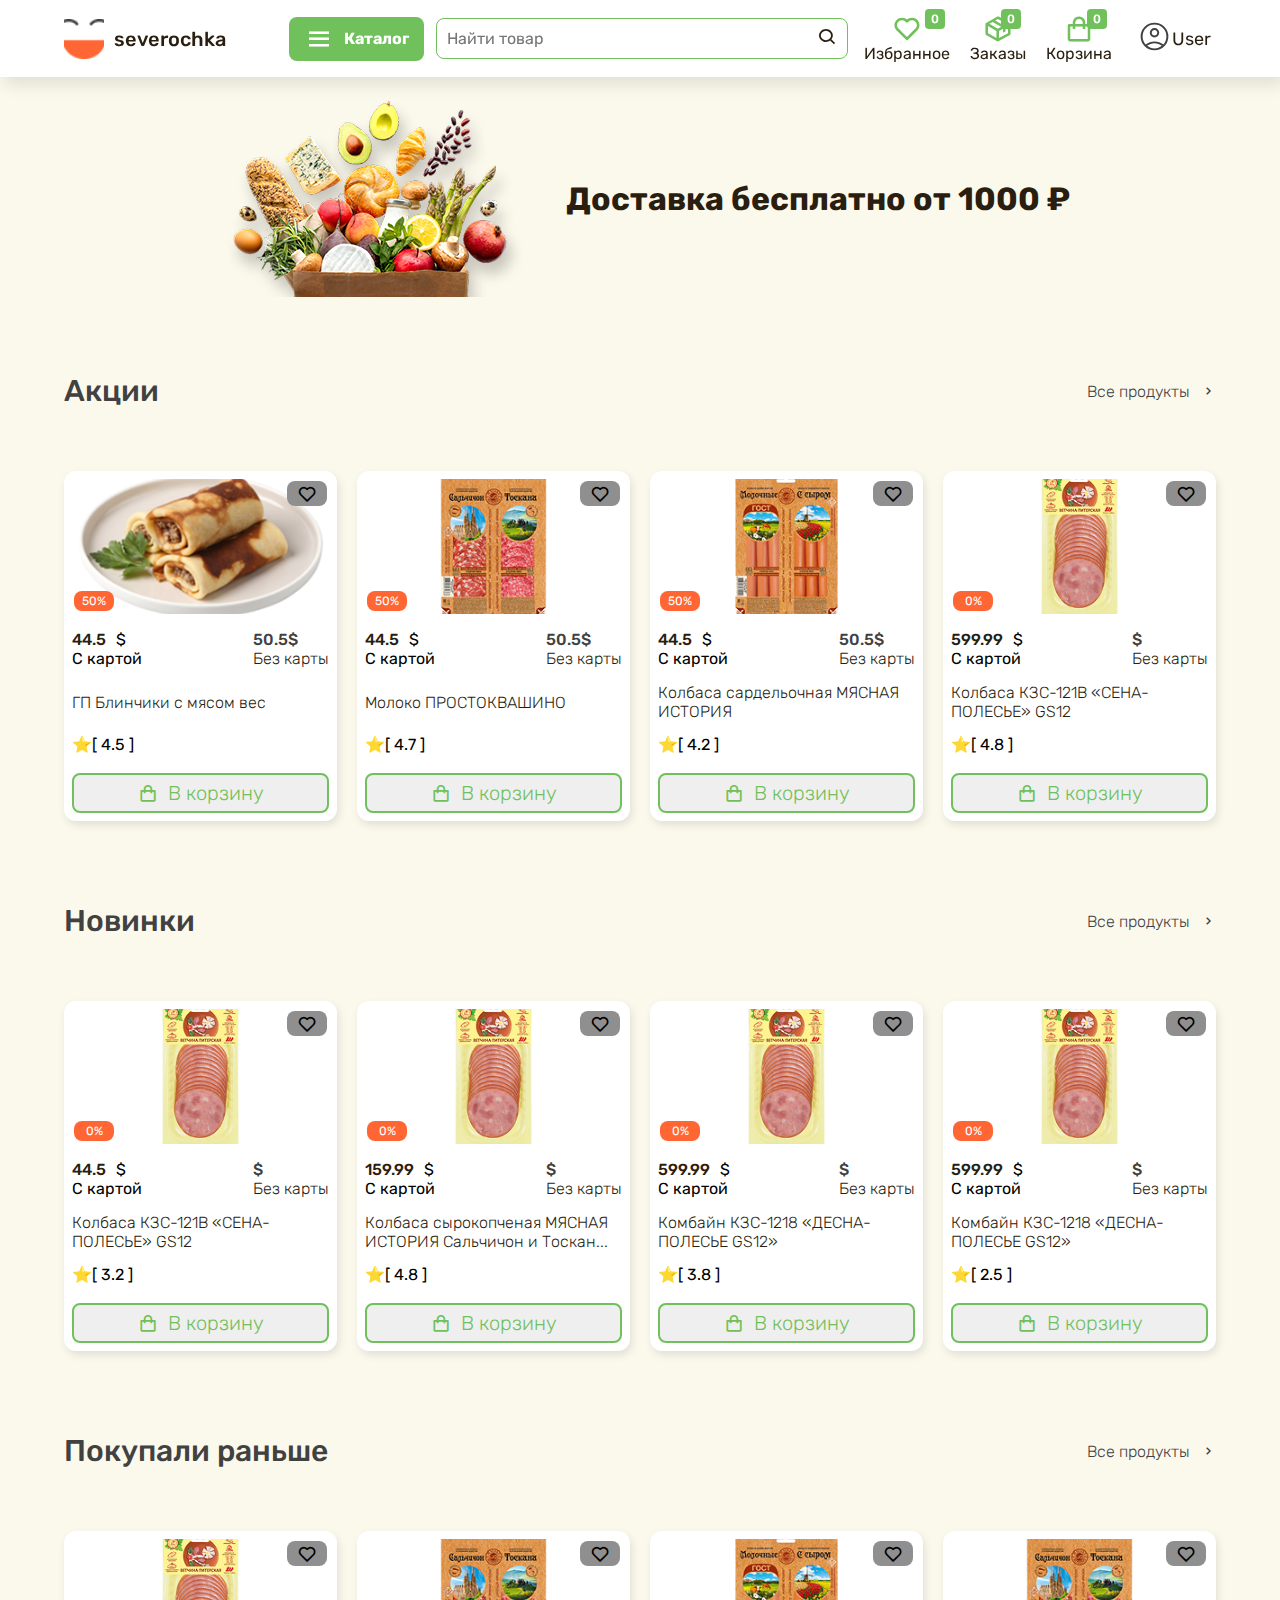
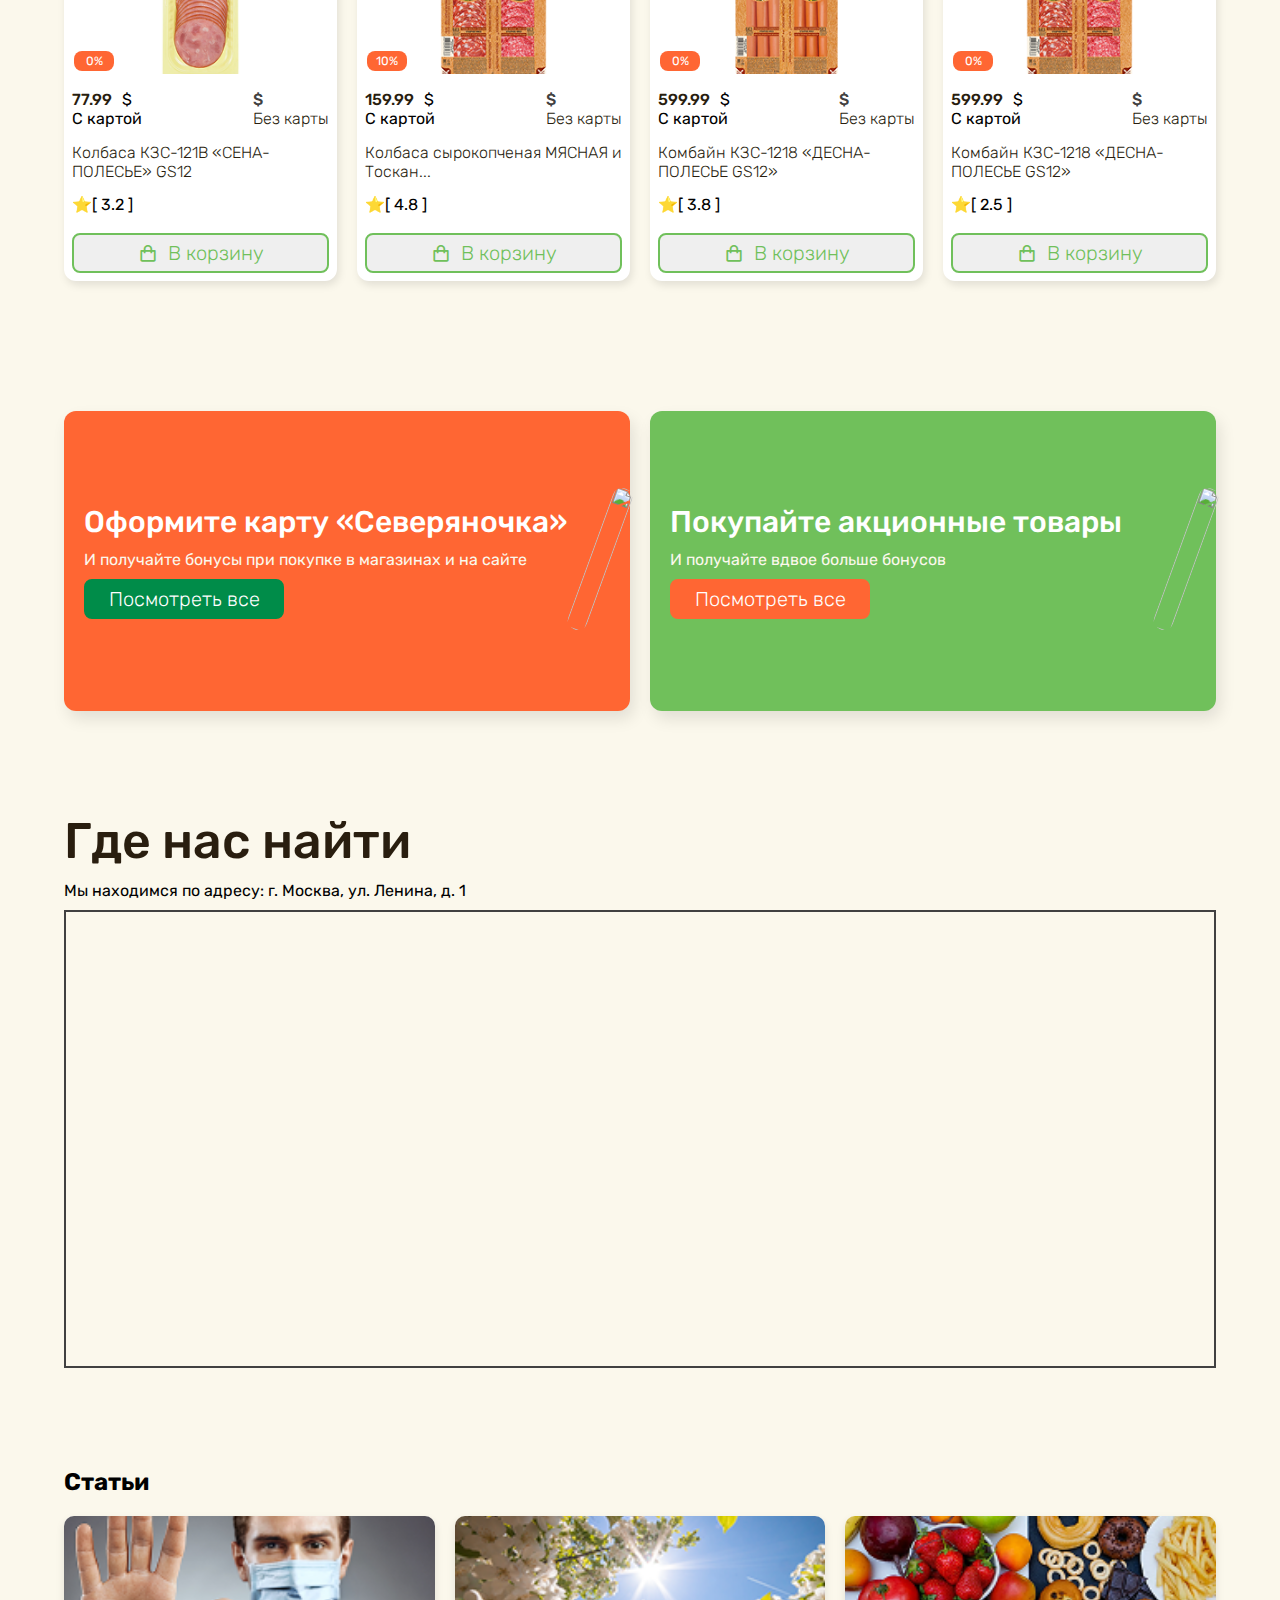
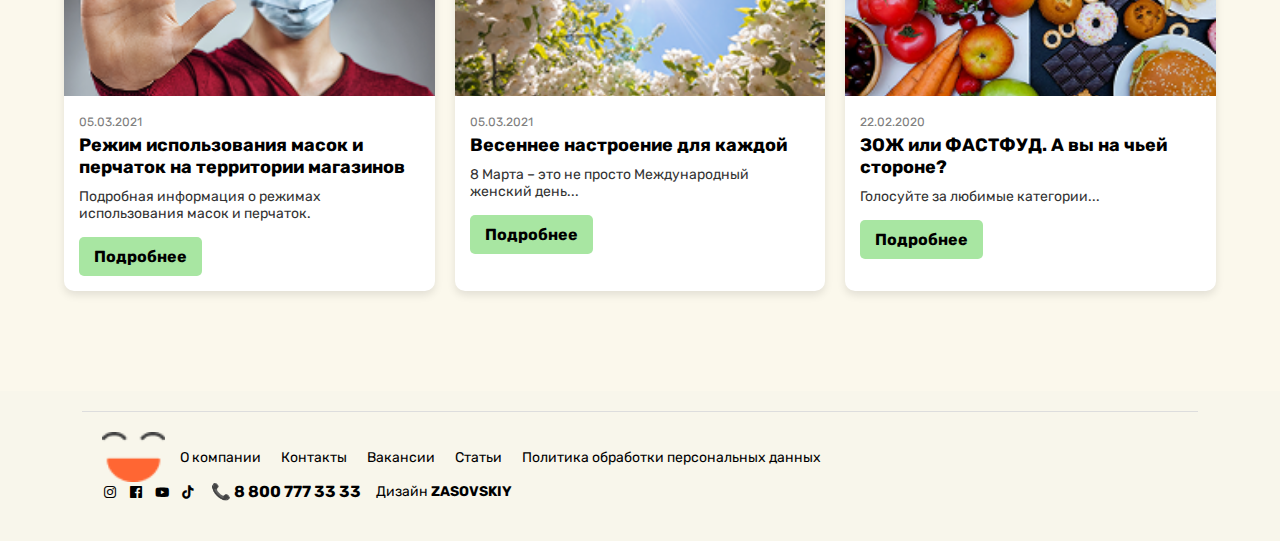
==== commit 6c209dc8: "end works" ====
--- a/index.html
+++ b/index.html
@@ -78,7 +78,7 @@
                         <span class="basket-count" id="basket-count">0</span>
                     </a>
                 </div>
-                <a class="user-profile" href="">
+                <a class="user-profile" href="login.html">
                     <div class="user-img" id="User-img">
                         <img src="" alt="">
                         <span class="material-symbols-outlined">
@@ -223,25 +223,27 @@
     </main>
 
     <footer class="footer">
-        <div class="footer-left">
-            <img src="public/img/logo pnj/Group.png" alt="Северяночка">
-            <div class="footer-links">
-                <a href="#">О компании</a>
-                <a href="#">Контакты</a>
-                <a href="#">Вакансии</a>
-                <a href="#">Статьи</a>
-                <a href="#">Политика обработки персональных данных</a>
-            </div>
-        </div>
-        <div class="footer-right">
-            <div class="social-icons">
-                <i class='bx bxl-instagram'></i>
-                <i class='bx bxl-facebook-square'></i>
-                <i class='bx bxl-youtube'></i>
-                <i class='bx bxl-tiktok'></i>
-            </div>
-            <div class="footer-contact">📞 8 800 777 33 33</div>
-            <div class="footer-design">Дизайн <strong>ZASOVSKIY</strong></div>
+        <div class="footer-container">
+            <div class="footer-left">
+                <img src="public/img/logo pnj/Group.png" alt="Северяночка">
+                <div class="footer-links">
+                    <a href="#">О компании</a>
+                    <a href="#">Контакты</a>
+                    <a href="#">Вакансии</a>
+                    <a href="#">Статьи</a>
+                    <a href="#">Политика обработки персональных данных</a>
+                </div>
+            </div>
+            <div class="footer-right">
+                <div class="social-icons">
+                    <i class='bx bxl-instagram'></i>
+                    <i class='bx bxl-facebook-square'></i>
+                    <i class='bx bxl-youtube'></i>
+                    <i class='bx bxl-tiktok'></i>
+                </div>
+                <div class="footer-contact">📞 8 800 777 33 33</div>
+                <div class="footer-design">Дизайн <strong>ZASOVSKIY</strong></div>
+            </div>
         </div>
     </footer>
 
--- a/src/styles/footer.css
+++ b/src/styles/footer.css
@@ -2,12 +2,24 @@
     margin-top: 100px;
     background-color: #f8f6eb;
     padding: 20px;
+    width: 100%;
+    display: flex;
+    align-items: center;
+    justify-content: center;
+}
+
+.footer-container{
     display: flex;
     justify-content: space-between;
     align-items: center;
     flex-wrap: wrap;
     border-top: 1px solid #ddd;
+    padding: 20px;
+    width: 90%;
+    max-width: 1400px;
 }
+
+
 .footer-left {
     display: flex;
     align-items: center;
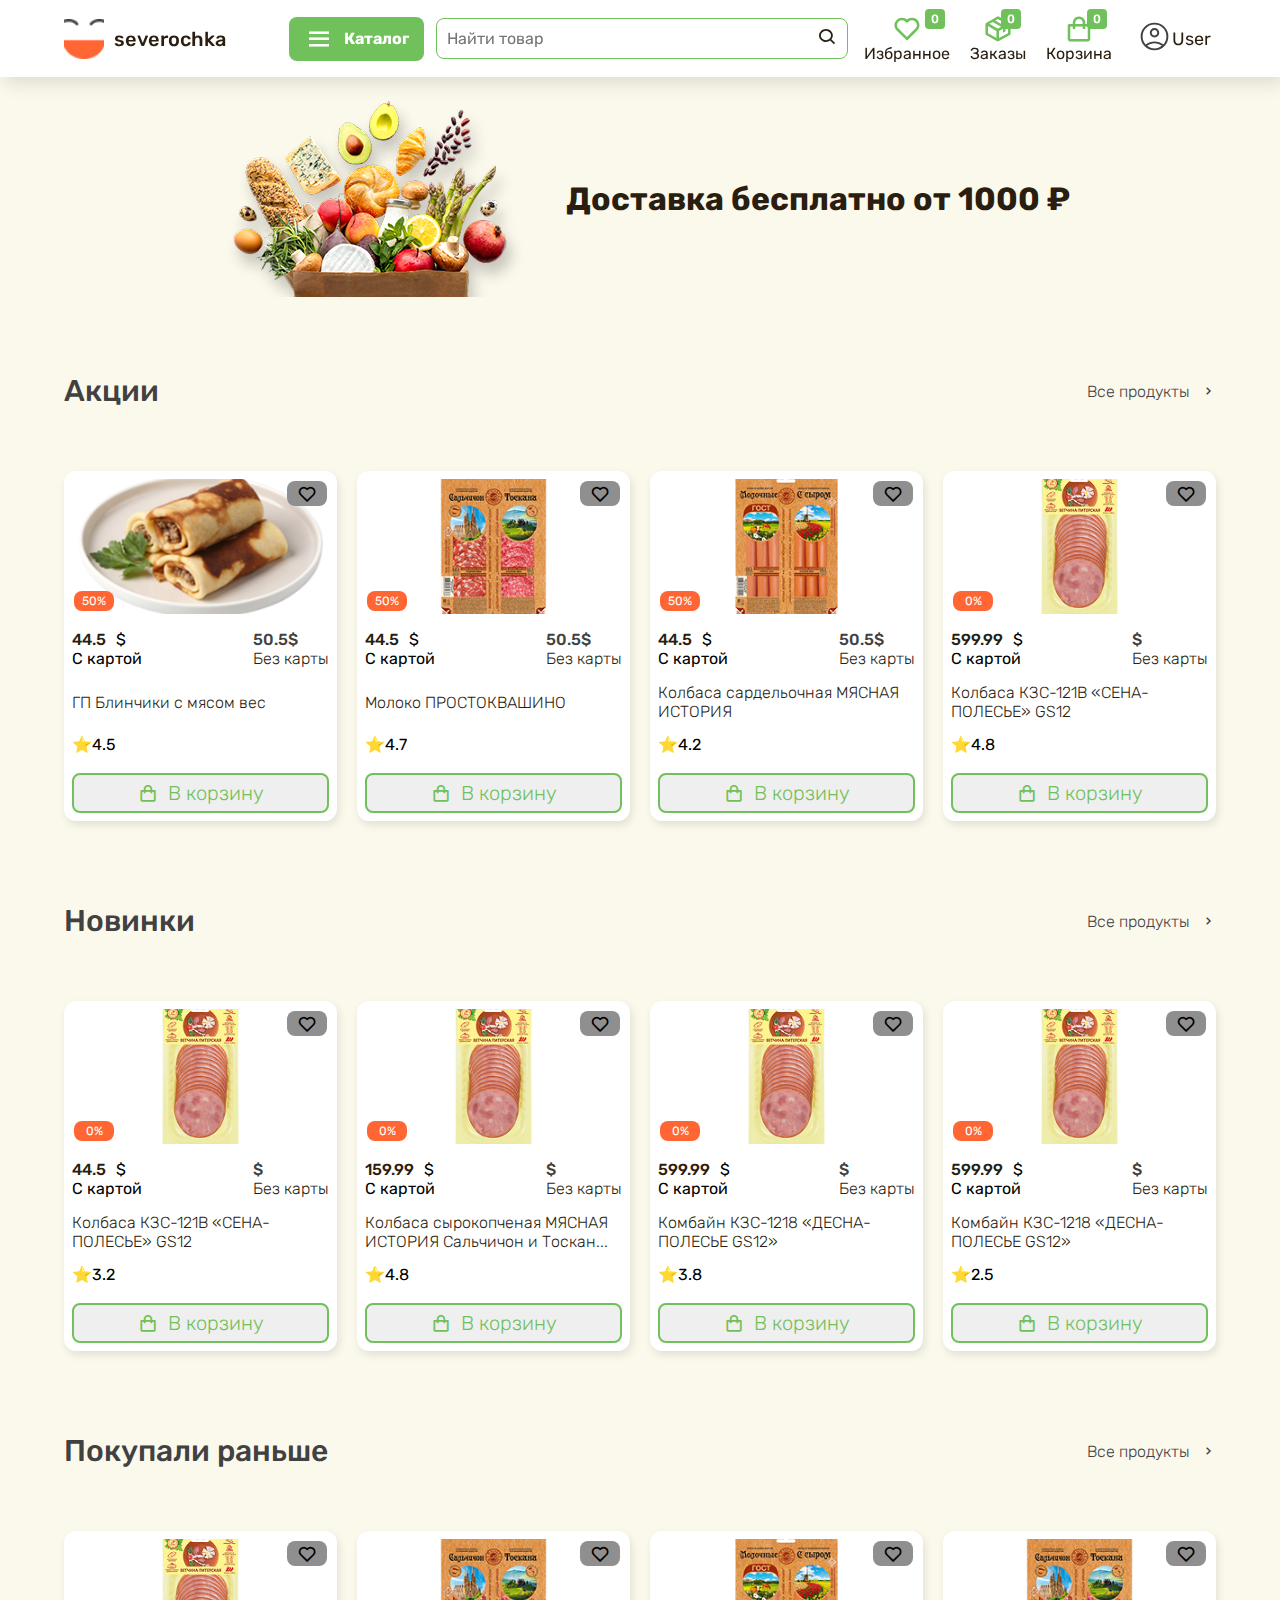
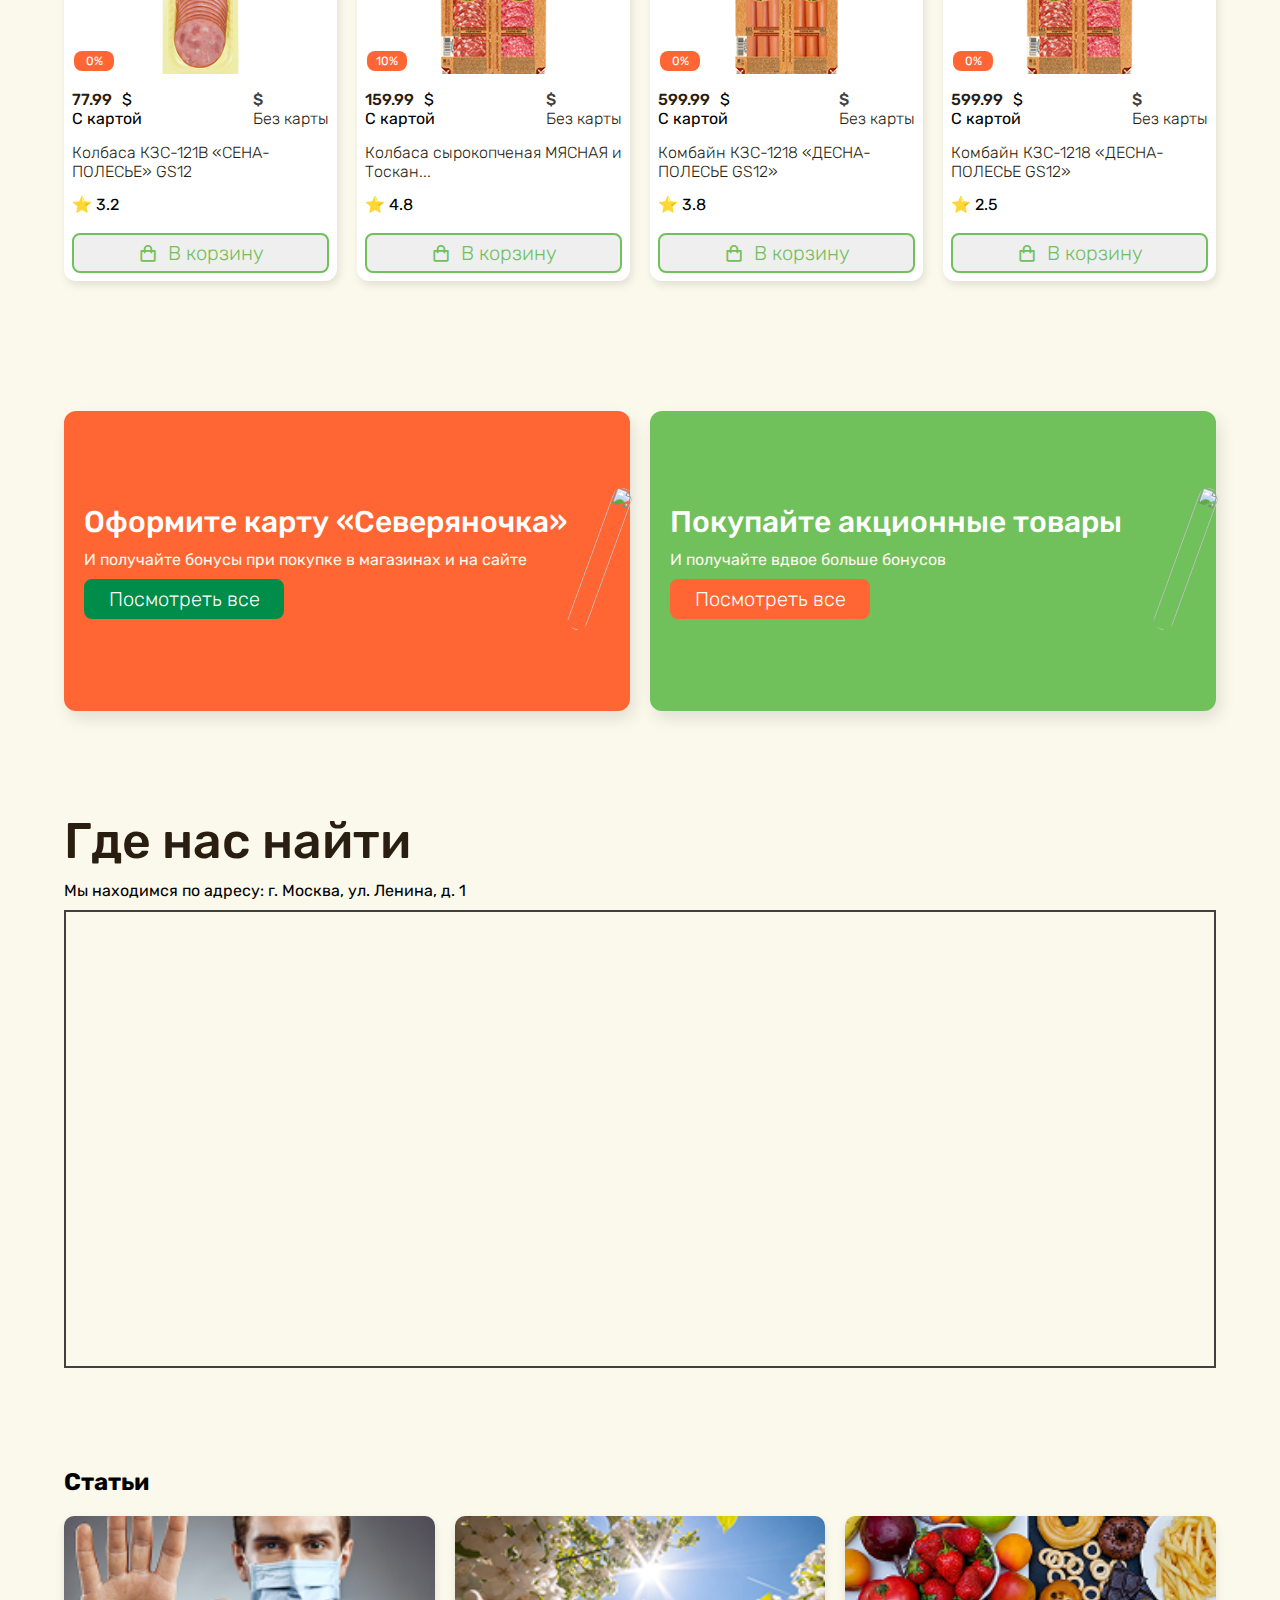
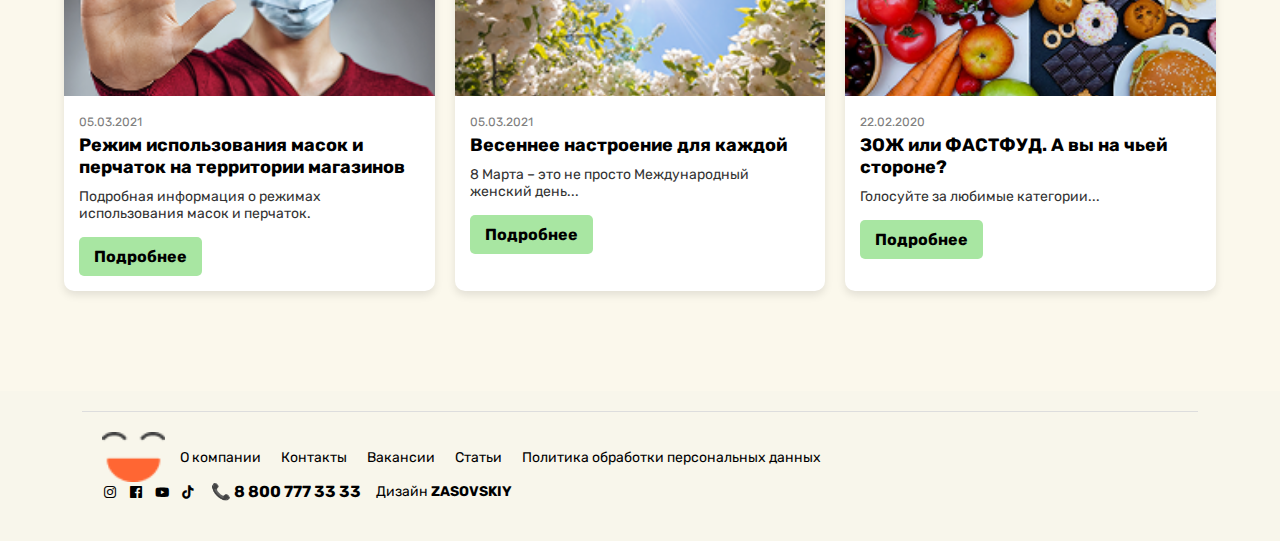
==== commit c4de7a00: "bilmadim" ====
--- a/index.html
+++ b/index.html
@@ -12,9 +12,7 @@
     <link rel="stylesheet" href="src/styles/responsive.css">
 
     <script src="./src/js/main.js" type="module" defer></script>
-    <script src="./src/js/product.js" type="module" defer></script>
-    <script src="./src/js/auth.js" type="module" defer></script>
-    <script src="/src/js/cart.js" defer type="module"></script>
+
 
     <!-- box icon link -->
     <link href='https://unpkg.com/boxicons@2.1.4/css/boxicons.min.css' rel='stylesheet'>
--- a/src/styles/responsive.css
+++ b/src/styles/responsive.css
@@ -43,6 +43,26 @@
         font-size: var(--font-size-14-px);
     }
 
+    .cart-container{
+        flex-direction: column;
+    }   
+
+    .summuray-dash{
+        width: 90%;
+    }
+
+    .summuray-footer{
+        padding: 10px;
+    }
+
+    .cart-section{
+        height: auto;
+    }
+
+    .cart-container{
+        height: auto;
+    }
+
 }
 
 @media(max-width: 768px) {
@@ -76,17 +96,21 @@
         align-items: center;
         text-align: center;
     }
+
     .footer-left {
         flex-direction: column;
         align-items: center;
         margin-bottom: 15px;
     }
+
     .footer-left img {
         margin-bottom: 10px;
     }
+
     .footer-links {
         align-items: center;
     }
+
     .footer-right {
         flex-direction: column;
         align-items: center;
@@ -103,11 +127,11 @@
         width: 100%;
     }
 
-    .grid{
+    .grid {
         display: flex;
         flex-wrap: wrap;
     }
-      
+
 }
 
 @media(max-width: 576px) {
@@ -134,7 +158,8 @@
     .map-html-content h1 {
         font-size: var(--font-size-30-px);
     }
-    .Hide-catet{
+
+    .Hide-catet {
         top: -800px;
         background-color: red;
     }
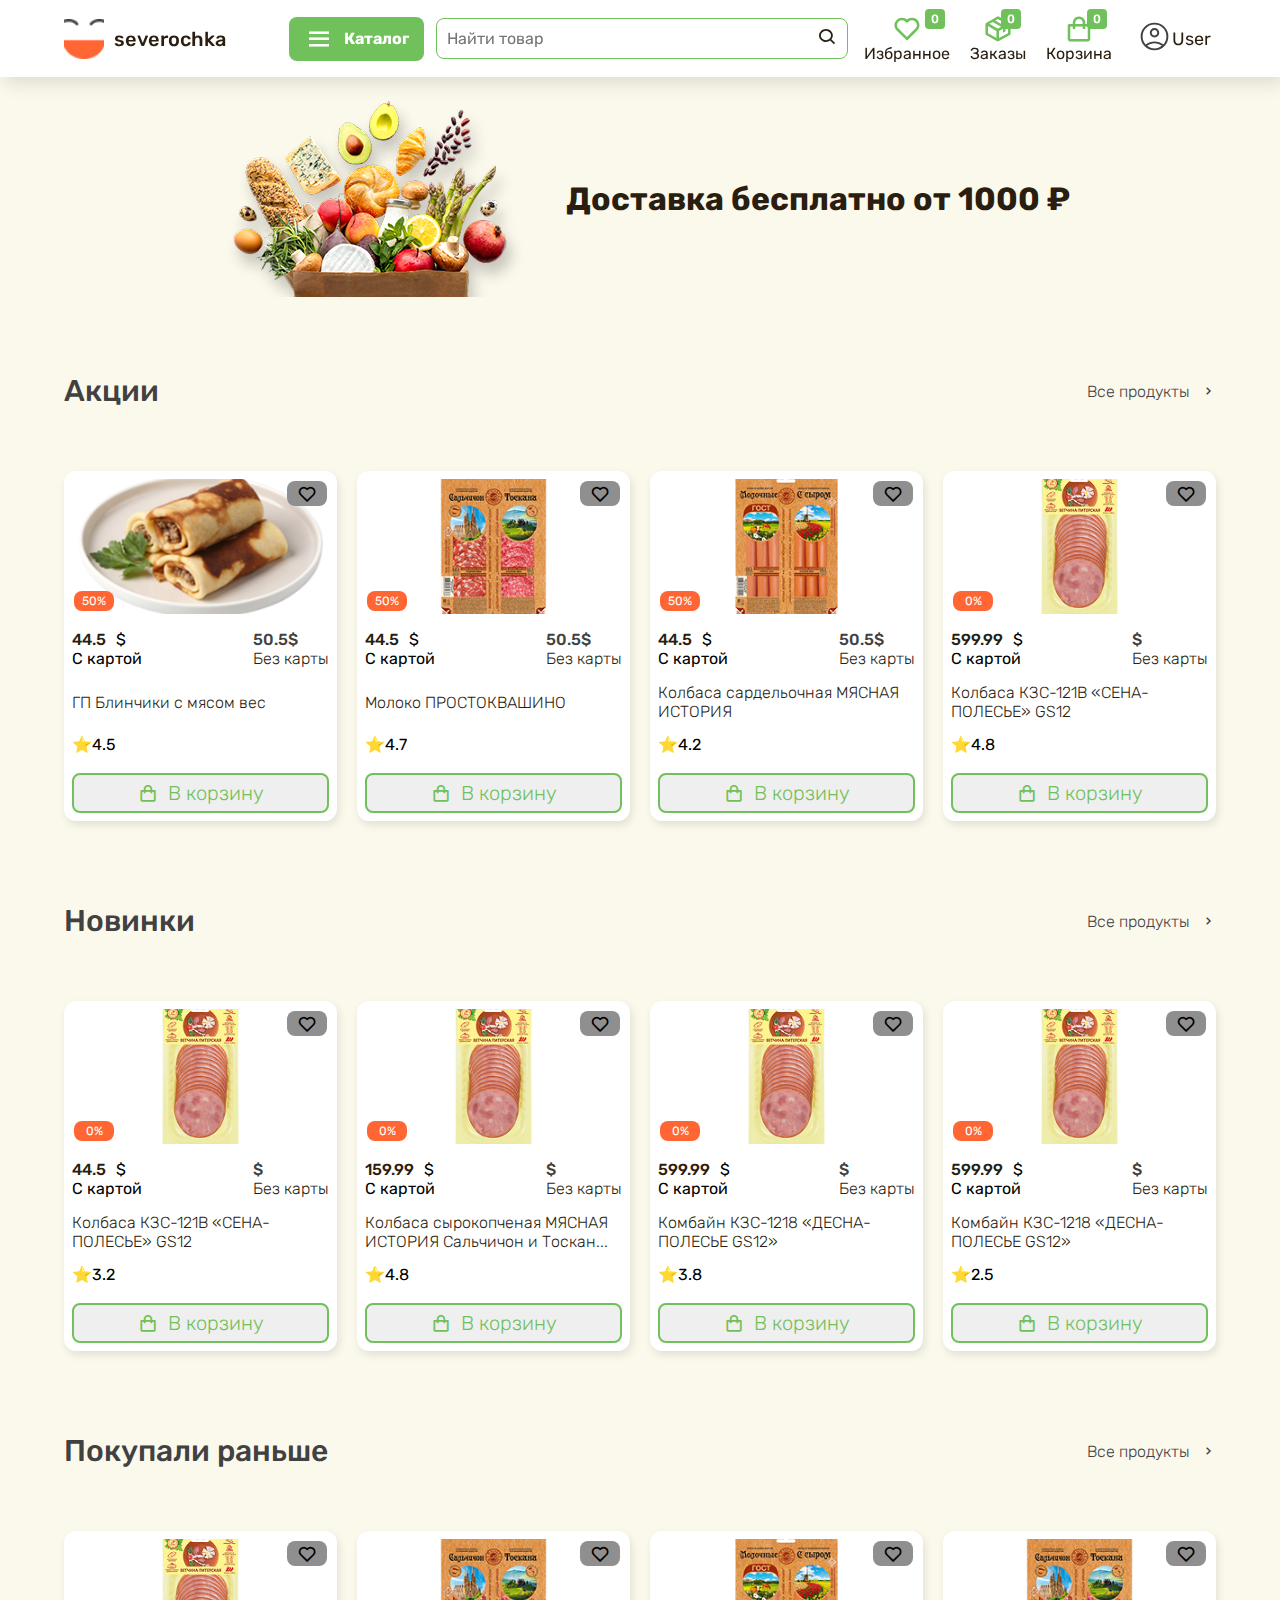
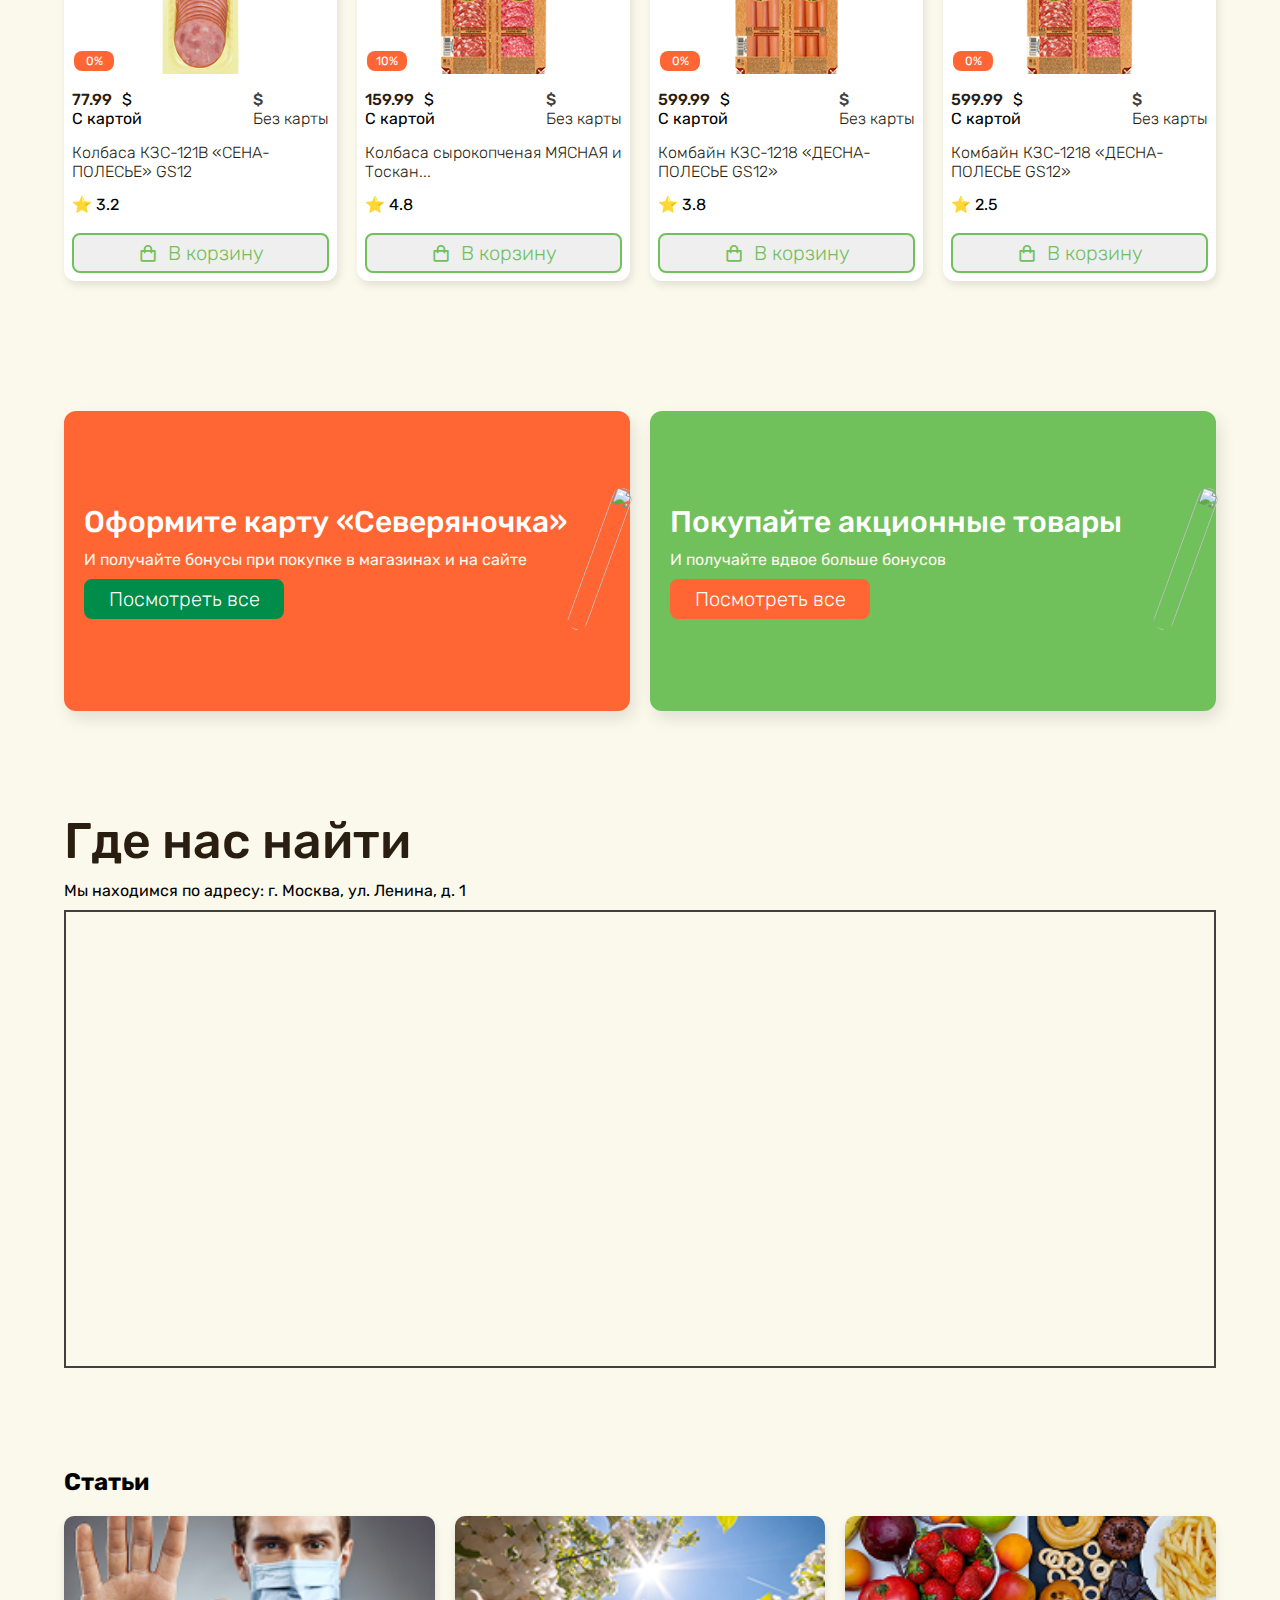
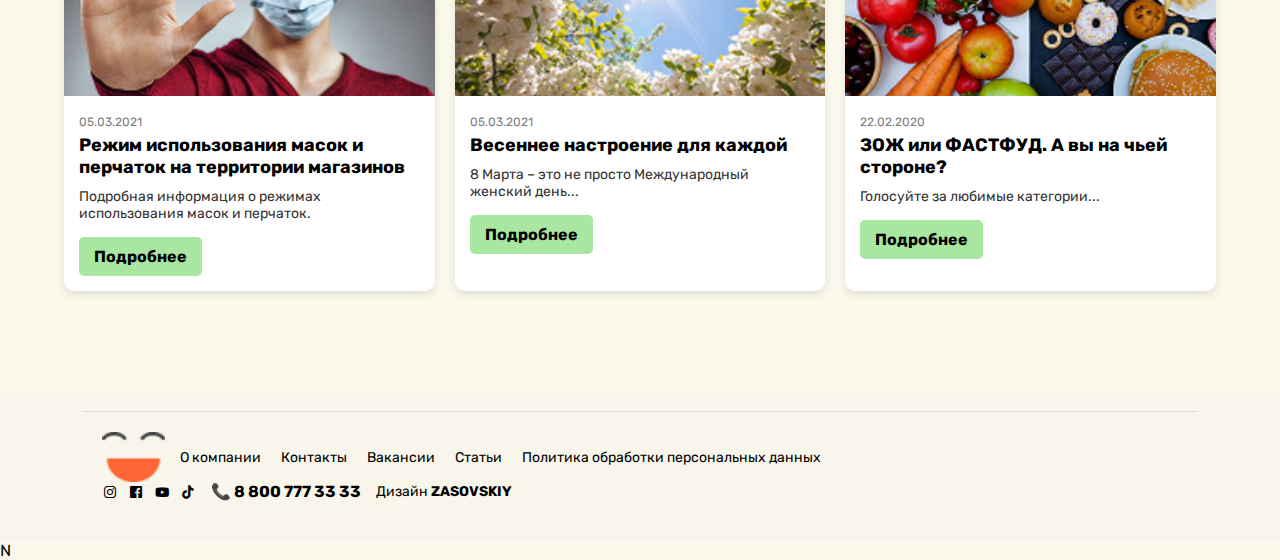
==== commit d3060ebf: "push somethink" ====
--- a/index.html
+++ b/index.html
@@ -243,7 +243,7 @@
                 <div class="footer-design">Дизайн <strong>ZASOVSKIY</strong></div>
             </div>
         </div>
-    </footer>
+    </footer>N
 
 
 
